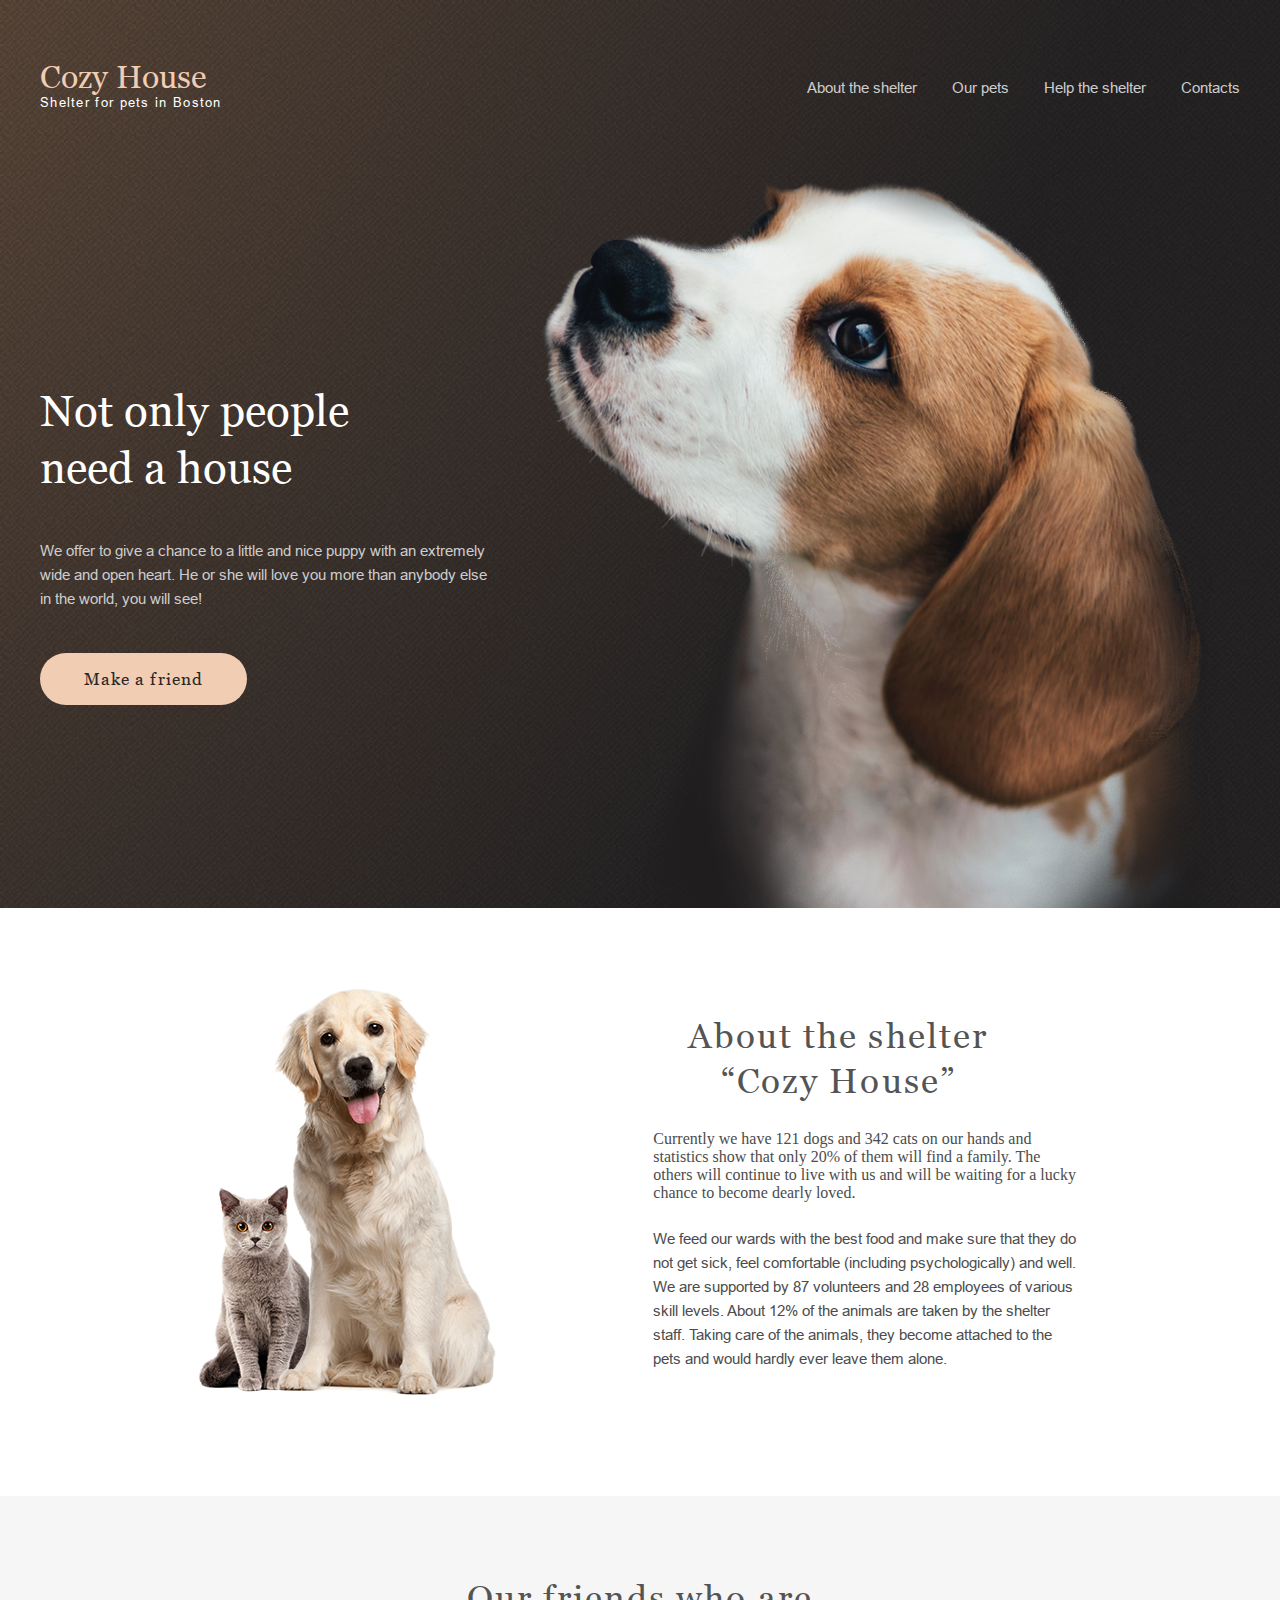
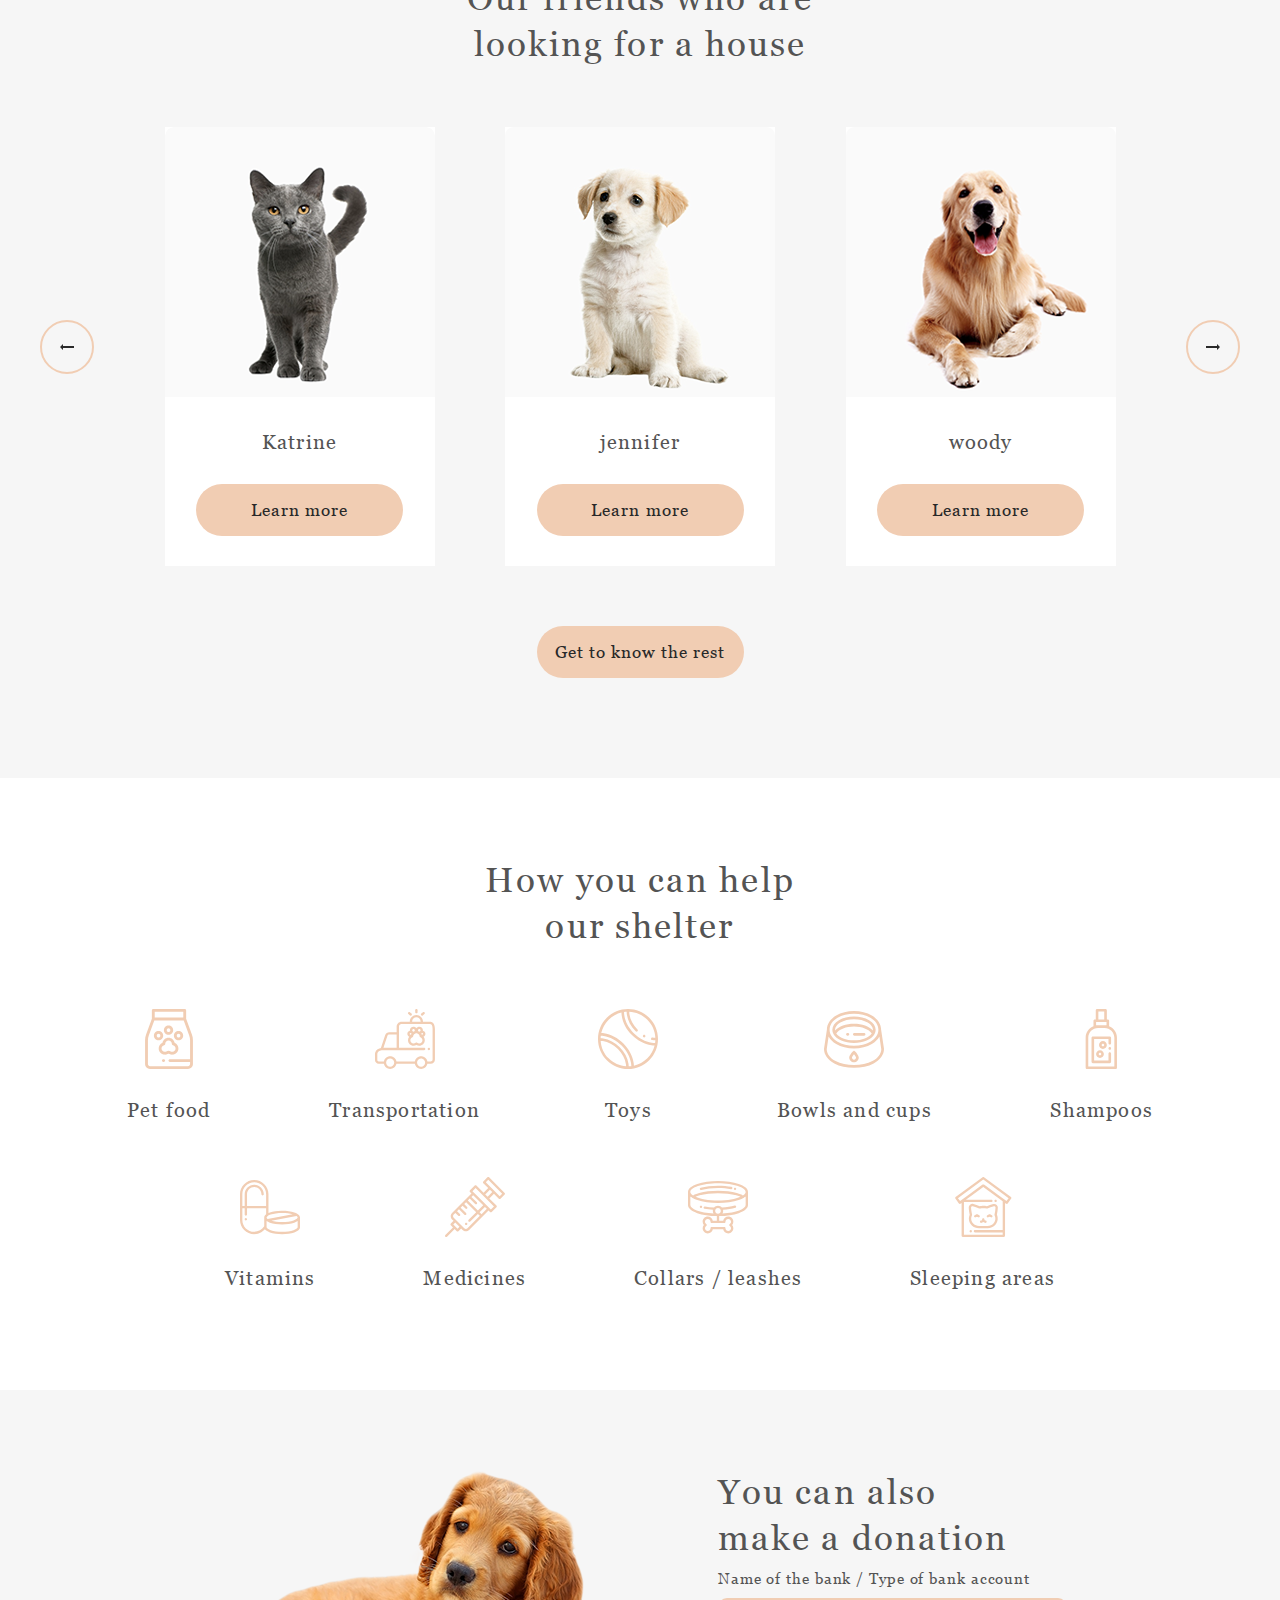
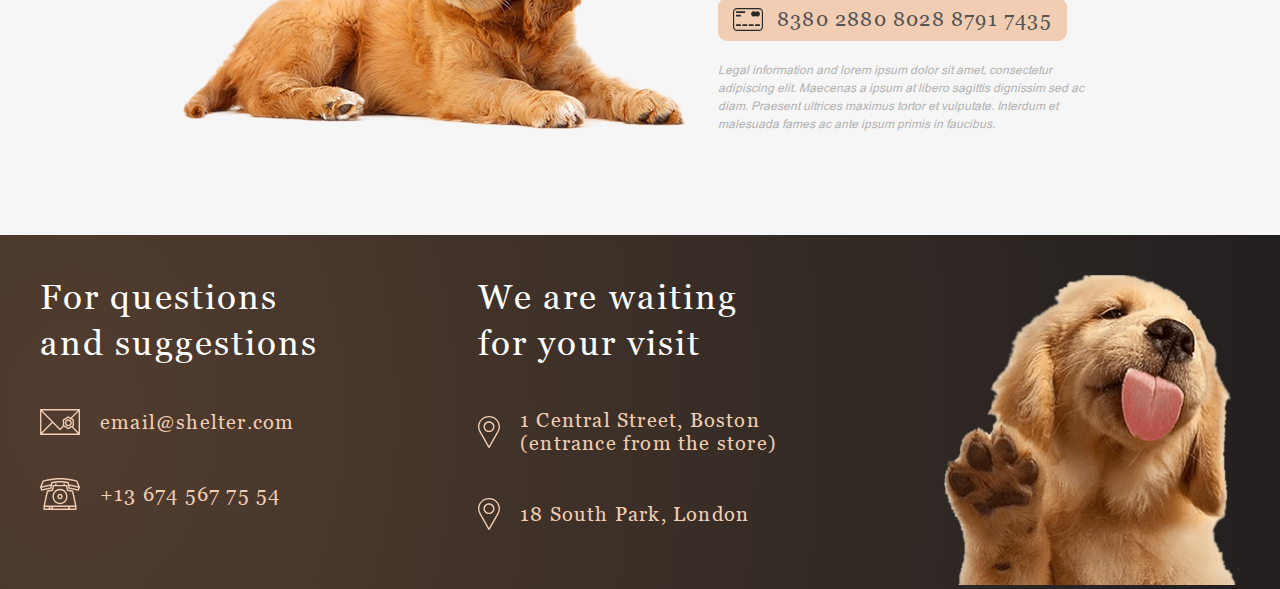
==== pages/main/index.html @ 57e9f173 "fix: fix link pets section" ====
<!DOCTYPE html>
<html lang="en">

<head>
  <meta charset="UTF-8" />
  <meta http-equiv="X-UA-Compatible" content="IE=edge" />
  <meta name="viewport" content="width=device-width, initial-scale=1.0" />
  <link rel="stylesheet" href="style.css" />
  <title>Main</title>
</head>

<body>

  <div class="container">


    <div class="start-screen">
      <div class="header">
        <a href="./index.html" class="logo">
          <h1 class="logo__title">Cozy House</h1>
          <p class="logo__subtitle">Shelter for pets in Boston</p>
        </a>

        <ul class="nav-menu">
          <li class="nav-menu__list selected"><a class="nav-link" href="./index.html">About the shelter</a></li>
          <li class="nav-menu__list"><a href="../pets/index.html">Our pets</a></li>
          <li class="nav-menu__list"><a href="#help_the_shelter">Help the shelter</a></li>
          <li class="nav-menu__list"><a href="#contacts">Contacts</a></li>
        </ul>
      </div>

      <div class="start-screen__content">
        <div class="start-screen__content__content">
          <h2 class="content__heading">Not only people need a house</h2>
          <p class="start-screen__paragraph paragraph">
            We offer to give a chance to a little and nice puppy with an
            extremely wide and open heart. He or she will love you more than
            anybody else in the world, you will see!
          </p>
          <button class="btn">Make a friend</button>
        </div>
        <div class="start-screen__content__puppy"></div>
      </div>
    </div>


    <!-- start about  -->
    <div class="about-container">
      <div class="about-content__image">

      </div>
      <div class="about-content__content">
        <h3 class="about-content__heading">About the shelter “Cozy House”</h3>
        <p class="about-content__paragraph parahraph">
          Currently we have 121 dogs and 342 cats on our hands and statistics show that only 20% of them will find a
          family. The others will continue to live with us and will be waiting for a lucky chance to become dearly
          loved.
        </p>
        <p class="about-content__paragraph paragraph">
          We feed our wards with the best food and make sure that they do not get sick, feel comfortable (including
          psychologically) and well. We are supported by 87 volunteers and 28 employees of various skill levels. About
          12% of the animals are taken by the shelter staff. Taking care of the animals, they become attached to the
          pets and would hardly ever leave them alone.
        </p>
      </div>
    </div>


    <!-- start pets -->

    <div class="pets-container">
      <div class="pets-content">
        <h3 class="about-content__heading pets-heading">Our friends who are looking for a house</h3>

        <div class="pets-slider">
          <div class="pets-arrov btn">
            <img src="../../assets/icons/prev.svg" alt="button_arrow_left">
          </div>
          <div class="pets-card">
            <img src="../../assets/images/pets-katrine.png" alt="pets-katrina-image">
            <h4 class="pets-card__title">Katrine</h4>
            <button class="btn">Learn more</button>
          </div>
          <div class="pets-card">
            <img src="../../assets/images/pets-jennifer.png" alt="pets-jennifer-image">
            <h4 class="pets-card__title">jennifer</h4>
            <button class="btn">Learn more</button>
          </div>

          <div class="pets-card">
            <img src="../../assets/images/pets-woody.png" alt="pets-woody-image">
            <h4 class="pets-card__title">woody</h4>
            <button class="btn">Learn more</button>
          </div>
          <div class="pets-arrov btn"><img src="../../assets/icons/next.svg" alt="button_arrow_right"></div>
        </div>
      </div>
      <button class="btn pets-button">Get to know the rest</button>
    </div>
  </div>



  <!-- help section -->

  <div class="help-container" id="help_the_shelter">
    <div class="help-content">
      <h3 class="about-content__heading pets-heading">How you can help our shelter</h3>
      <div class="help-content-list">
        <div class="help-content__list-1">
          <div class="list-item">
            <img src="../../assets/icons/icon-pet-food.svg" alt="pet-food">
            <h4 class="list-heading">Pet food</h4>
          </div>
          <div class="list-item">
            <img src="../../assets/icons/icon-transportation.svg" alt="pet-food">
            <h4 class="list-heading">Transportation</h4>
          </div>
          <div class="list-item">
            <img src="../../assets/icons/icon-toys.svg" alt="pet-food">
            <h4 class="list-heading">Toys</h4>
          </div>
          <div class="list-item">
            <img src="../../assets/icons/icon-bowls-and-cups.svg" alt="pet-food">
            <h4 class="list-heading">Bowls and cups</h4>
          </div>
          <div class="list-item">
            <img src="../../assets/icons/icon-shampoos.svg" alt="pet-food">
            <h4 class="list-heading">Shampoos</h4>
          </div>
        </div>
        <div class="help-content__list-1 help-content__list-2 ">
          <div class="list-item">
            <img src="../../assets/icons/icon-vitamins.svg" alt="pet-food">
            <h4 class="list-heading">Vitamins</h4>
          </div>
          <div class="list-item">
            <img src="../../assets/icons/icon-medicines.svg" alt="pet-food">
            <h4 class="list-heading">Medicines</h4>
          </div>
          <div class="list-item">
            <img src="../../assets/icons/icon-collars-leashes.svg" alt="pet-food">
            <h4 class="list-heading">Collars / leashes</h4>
          </div>
          <div class="list-item">
            <img src="../../assets/icons/icon-sleeping-area.svg" alt="pet-food">
            <h4 class="list-heading">Sleeping areas</h4>
          </div>
        </div>

      </div>
    </div>
  </div>

  <!-- donation section -->

  <div class="donation">
    <div class="donation-content">
      <div class="donation-content__img">
        <img src="../../assets/images/donation-dog.png" alt="donation-dog">
      </div>
      <div class="donation-content__content">
        <h3 class="donation-heading">
          You can also make a donation
        </h3>
        <h5 class="donation-subheading">
          Name of the bank / Type of bank account
        </h5>
        <div class="donation-card">
          <img src="../../assets/icons/credit-card.svg" alt="credit-card">
          <h4 class="donation-card__number">
            8380 2880 8028 8791 7435
          </h4>
        </div>

        <p class="donation-card__legal-information">
          Legal information and lorem ipsum dolor sit amet, consectetur adipiscing elit. Maecenas a ipsum at libero
          sagittis
          dignissim sed ac diam. Praesent ultrices maximus tortor et vulputate. Interdum et malesuada fames ac ante
          ipsum primis
          in faucibus.
        </p>

      </div>
    </div>
  </div>

  <!-- footer section -->

  <footer class="footer" id="contacts">
    <div class="footer-content">
      <div class="footer-contacts">
        <h3 class="contacts-title">
          For questions and suggestions
        </h3>
        <div class="footer_email">
          <img src="../../assets/icons/mail.svg" alt="mail">
          <h4 class="footer-text">
            email@shelter.com
          </h4>
        </div>

        <div class="footer_phone">
          <img src="../../assets/icons/phone.svg" alt="phone">
          <h4 class="footer-text">
            +13 674 567 75 54
          </h4>
        </div>
      </div>
      <div class="footer-locations">
        <h3 class="contacts-title">
          We are waiting for your visit
        </h3>
        <div class="footer_email">
          <img src="../../assets/icons/pin.svg" alt="pin">
          <h4 class="footer-text">
            1 Central Street, Boston (entrance from the store)
          </h4>
        </div>

        <div class="footer_phone">
          <img src="../../assets/icons/pin.svg" alt="pin">
          <h4 class="footer-text">
            18 South Park, London
          </h4>
        </div>
      </div>
      <div class="footer-puppy">
        <img src="../../assets/images/footer-puppy.png" alt="footer-puppy">
      </div>
    </div>
  </footer>



  </div>

  <script src="script.js"></script>
</body>

</html>
---- pages/main/style.css ----
* {
  box-sizing: border-box;
  margin: 0;
  padding: 0;
  list-style-type: none;
  text-decoration: none;
}

@font-face {
  font-family: "Arial";
  font-style: normal;
  font-weight: normal;
  src: url("../../assets/fonts/Arial.woff");
}

@font-face {
  font-family: "Georgia";
  font-style: normal;
  font-weight: normal;
  src: url("../../assets/fonts/Georgia.woff");
}

.container {
  margin: 0 auto;
  width: 1280px;
  background: #ffffff;
}

.start-screen {
  /* height: 908px; */
  width: 100%;
  background: url(../../assets/images/start-screen-gradient-background.png),
    radial-gradient(100% 215.42% at 0% 0%, #5b483a 0%, #262425 100%)
      /* warning: gradient uses a rotation that is not supported by CSS and may not behave as expected */,
    #211f20;
}

.header {
  width: 1200px;
  /* background-color: azure; */
  margin: 0 auto;
  display: flex;
  flex-direction: row;
  justify-content: space-between;
  padding: 60px 0px;
}

.logo__title {
  align-items: center;
  font-family: "Georgia";
  font-style: normal;
  font-weight: 400;
  font-size: 32px;
  line-height: 110%;
  /* color-primary */

  color: #f1cdb3;
}

.logo__subtitle {
  font-family: "Arial";
  font-style: normal;
  font-weight: 400;
  font-size: 13px;
  line-height: 15px;
  /* identical to box height */

  letter-spacing: 0.1em;

  /* color-light-xl */

  color: #ffffff;
}

.nav-menu {
  display: flex;
  flex-direction: row;
}

.nav-menu__list {
  margin: 16px 0px 20px 35px;
}

.nav-menu__list:active {
  color: #fafafa;
  border-bottom: solid 3px #f1cdb3;
}

.nav-menu__list:hover {
  color: #fafafa;
}

.nav-menu__list:first-child {
  margin-left: 0px;
}

.nav-menu__list a {
  /* paragraph-l */

  font-family: "Arial";
  font-style: normal;
  font-weight: 400;
  font-size: 15px;
  line-height: 160%;
  /* identical to box height, or 24px */

  /* color-dark-s */

  color: #cdcdcd;
}

.start-screen__content {
  width: 1200px;
  align-items: center;
  margin: 0 auto;
  display: flex;
}

.start-screen__content__content {
  width: 460px;
  margin-right: 40px;
}

.content__heading {
  font-family: "Georgia";
  font-style: normal;
  font-weight: 400;
  font-size: 44px;
  line-height: 130%;
  color: #ffffff;
  width: 310px;
}

.paragraph {
  font-family: "Arial";
  font-style: normal;
  font-weight: 400;
  font-size: 15px;
  line-height: 160%;
}

.start-screen__paragraph {
  color: #cdcdcd;
  margin: 42px 0px;
}

.start-screen__content__puppy {
  background-image: url(../../assets/images/start-screen-puppy.png);
  background-size: contain;
  width: 698px;
  height: 728px;
  background-repeat: no-repeat;
}

.btn {
  /*padding: 15px 45px;
  */
  width: 207px;
  height: 52px;
  /*color-primary*/
  background: #f1cdb3;
  border-radius: 100px;
  -webkit-border-radius: 100px;
  -moz-border-radius: 100px;
  -ms-border-radius: 100px;
  -o-border-radius: 100px;
  font-family: "Georgia";
  font-style: normal;
  font-weight: 400;
  font-size: 17px;
  line-height: 130%;
  /* identical to box height, or 22px */

  letter-spacing: 0.06em;

  /* color-dark-3xl */

  color: #292929;
  border: none;
}

.btn:hover {
  cursor: pointer;
  background: #fddcc4;
}

/* start about content */

.about-container {
  width: 1200px;
  margin: 0 auto;

  margin: 80px 40px 100px;
  display: flex;
  flex-direction: row;
  justify-content: space-evenly;
  align-items: center;
}

.about-content__image {
  background-image: url("../../assets/images/about-pets.png");
  background-repeat: no-repeat;
  background-size: cover;
  width: 300px;
  height: 408px;
}

.about-content__content {
  width: 430px;
}

.about-content__heading {
  font-family: "Georgia";
  font-style: normal;
  font-weight: 400;
  font-size: 35px;
  line-height: 130%;
  /* or 45px */
  width: 370px;
  letter-spacing: 0.06em;

  /* color-dark-l */
  text-align: center;
  color: #545454;
}

.about-content__paragraph {
  margin-top: 25px;
  color: #4c4c4c;
}

/* start pets content */

.pets-container {
  width: 1280px;
text-align: center;
  padding: 80px 40px 100px 40px;
  background: #f6f6f6;
}

.pets-content {
  display: flex;
  flex-direction: column;
  }

.pets-heading {
  margin: 0 auto;
}

.pets-slider {
  margin: 60px 0px;
  display: flex;
  flex-direction: row;
  align-items: center;
  justify-content: space-between;
}

.pets-card {
  text-align: center;
  background: #ffffff;
  padding-bottom: 30px;
}

.pets-card__title {
  font-family: "Georgia";
  font-style: normal;
  font-weight: 400;
  font-size: 20px;
  line-height: 23px;
  /* identical to box height */

  margin: 30px 0px;
  letter-spacing: 0.06em;

  /* color-dark-l */

  color: #545454;
}

.pets-arrov {
  background-color: transparent;
  width: 54px;
  height: 54px;
  border: 2px solid #f1cdb3;
  border-radius: 100px;
  display: flex;
  justify-content: center;
  align-items: center;
}





/* help content */

.help-container {
  width: 1280px;
  padding: 80px 40px 100px 40px;
  margin: 0 auto;
}

.help-content {
  display: flex;
  flex-direction: column;
}

.help-content-list {
  margin: 60px 87px 0px 87px;
}

.list-item {
  display: flex;
  flex-direction: column;
  justify-content: center;
  height: 113px;
  align-items: center;
}

.list-heading {
  font-family: "Georgia";
  font-style: normal;
  font-weight: 400;
  font-size: 20px;
  line-height: 115%;
  /* identical to box height, or 23px */

  letter-spacing: 0.06em;

  /* color-dark-l */

  color: #545454;
  margin-top: 30px;
}

.help-content__list-1 {
  display: flex;
  flex-direction: row;
  justify-content: space-between;
}

.help-content__list-2 {
  margin: 55px 98px 0 98px;
}

/* donation part */

.donation {
  width: 1280px;
  background-color: #f6f6f6;
  padding: 80px 182px 100px 183px;
  margin: 0 auto;
}

.donation-content {
  display: flex;
  flex-direction: row;
  /* width: 915px; */
  justify-content: space-between;
}

.donation-heading {
  font-family: "Georgia";
  font-style: normal;
  font-weight: 400;
  font-size: 35px;
  line-height: 130%;
  /* or 45px */

  display: flex;
  align-items: center;
  letter-spacing: 0.06em;

  /* color-dark-l */

  color: #545454;
  width: 300px;
}

.donation-subheading {
  font-family: "Georgia";
  font-style: normal;
  font-weight: 400;
  font-size: 15px;
  line-height: 110%;
  /* identical to box height, or 17px */

  display: flex;
  align-items: center;
  letter-spacing: 0.06em;

  /* color-dark-l */

  color: #545454;

  margin: 10px 0px;
}

.donation-card {
  display: flex;
  flex-direction: row;

  align-items: center;
  padding: 10px 15px;

  width: 349px;

  top: 147px;

  /* color-primary */

  background: #f1cdb3;
  border-radius: 9px;
}

.donation-card__number {
  font-family: "Georgia";
  font-style: normal;
  font-weight: 400;
  font-size: 20px;
  line-height: 115%;
  /* identical to box height, or 23px */

  display: flex;
  align-items: center;
  letter-spacing: 0.06em;

  /* color-dark-l */

  color: #545454;
  padding-left: 14px;
}

.donation-card__legal-information {
  width: 380px;

  /* donation-description */

  font-family: "Arial";
  font-style: italic;
  font-weight: 400;
  font-size: 12px;
  line-height: 18px;
  /* or 150% */

  display: flex;
  align-items: center;

  /* color-dark-m */

  color: #b2b2b2;
  margin-top: 20px;
}

/* footer */

.footer {
  width: 1280px;
  padding: 40px 40px 0px 40px;
  background: url(noise_lines_transparent@2X.png),
    radial-gradient(110.67% 538.64% at 5.73% 50%, #513d2f 0%, #1a1a1c 100%)
      /* warning: gradient uses a rotation that is not supported by CSS and may not behave as expected */,
    #211f20;
  margin: 0 auto;
}

.footer-content {
  display: flex;
  flex-direction: row;
  align-content: center;
  justify-content: space-between;
}

.footer-contacts {
  width: 278px;
}

.footer-locations {
  width: 302px;
}

.footer-text {
  font-family: "Georgia";
  font-style: normal;
  font-weight: 400;
  font-size: 20px;
  line-height: 115%;
  /* identical to box height, or 23px */

  letter-spacing: 0.06em;

  /* color-primary */

  color: #f1cdb3;
  margin-left: 20px;
}

.contacts-title {
  width: 279px;

  /* h3 */

  font-family: "Georgia";
  font-style: normal;
  font-weight: 400;
  font-size: 35px;
  line-height: 130%;
  /* or 45px */

  letter-spacing: 0.06em;

  /* color-light-xl */

  color: #ffffff;
}

.footer_email {
  display: flex;
  flex-direction: row;
  align-items: center;
  margin: 43px 0px;
}

.footer_phone {
  display: flex;
  flex-direction: row;
  align-items: center;
}
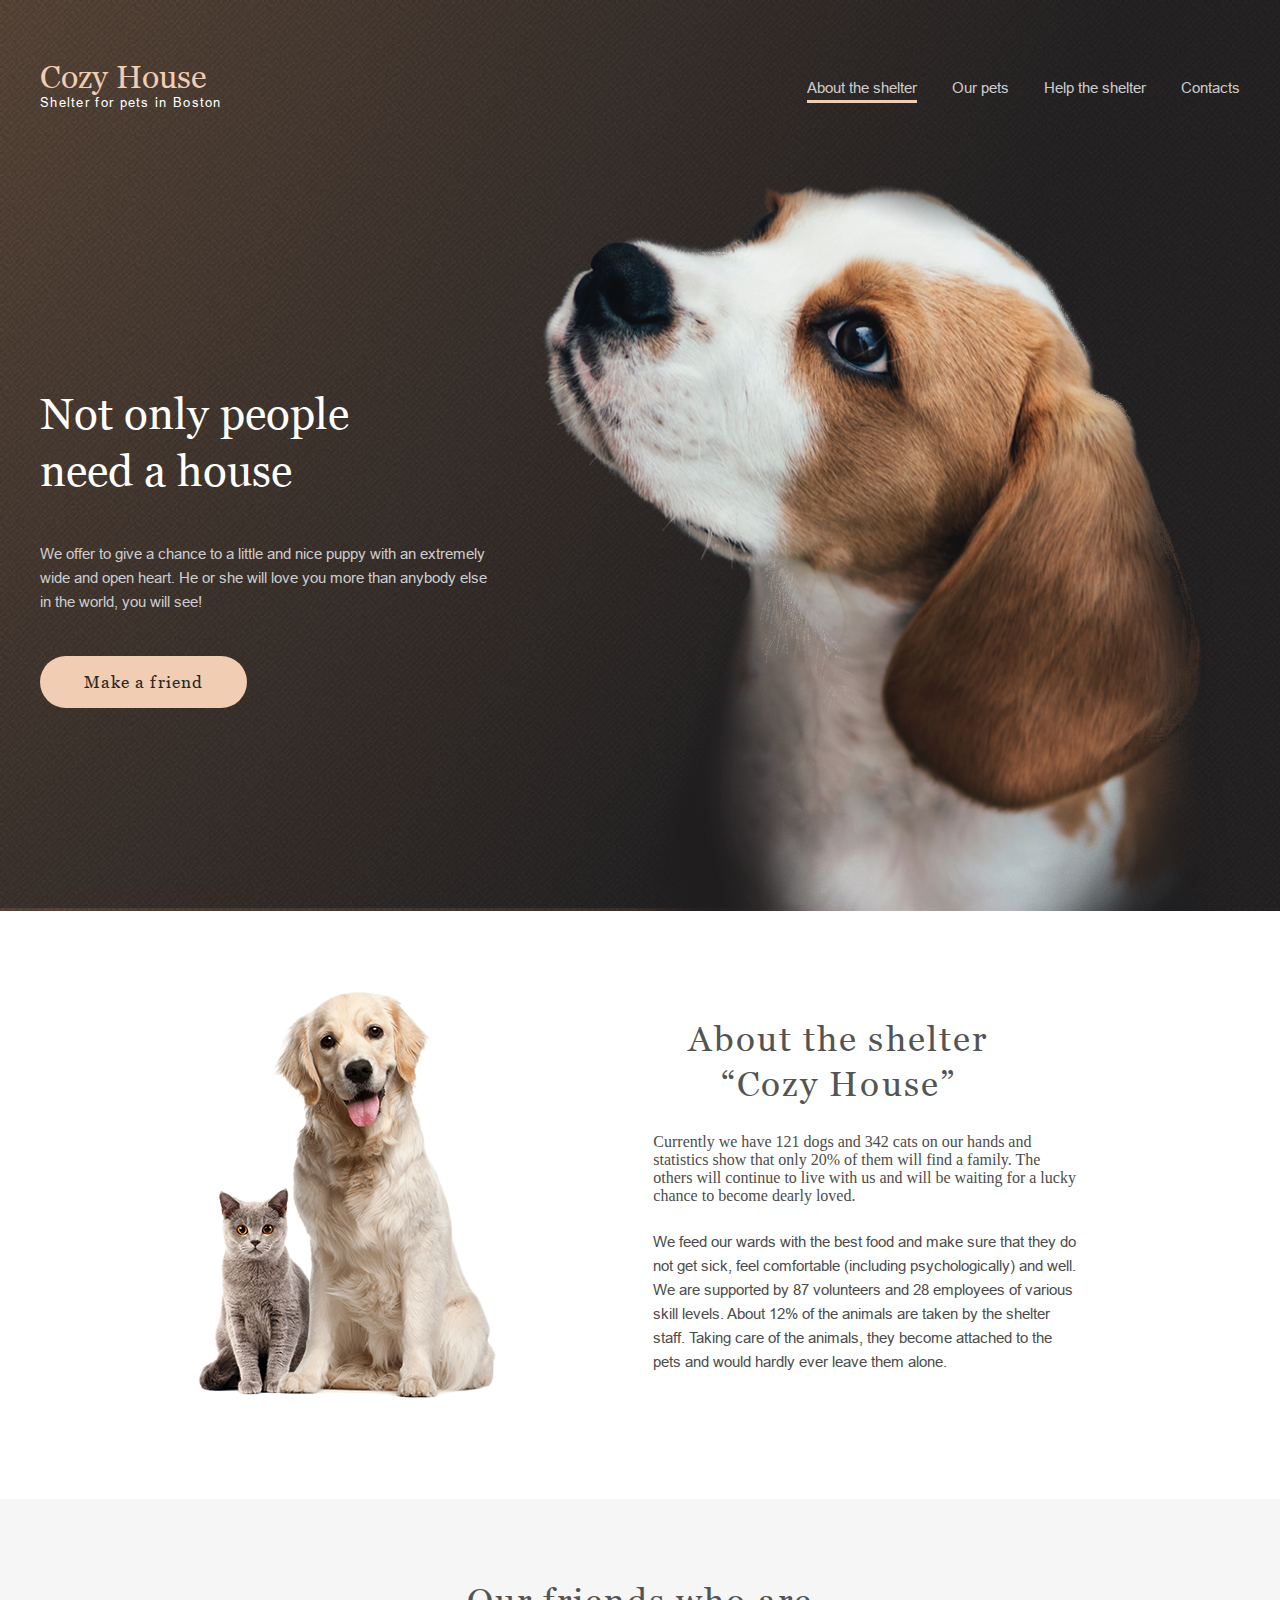
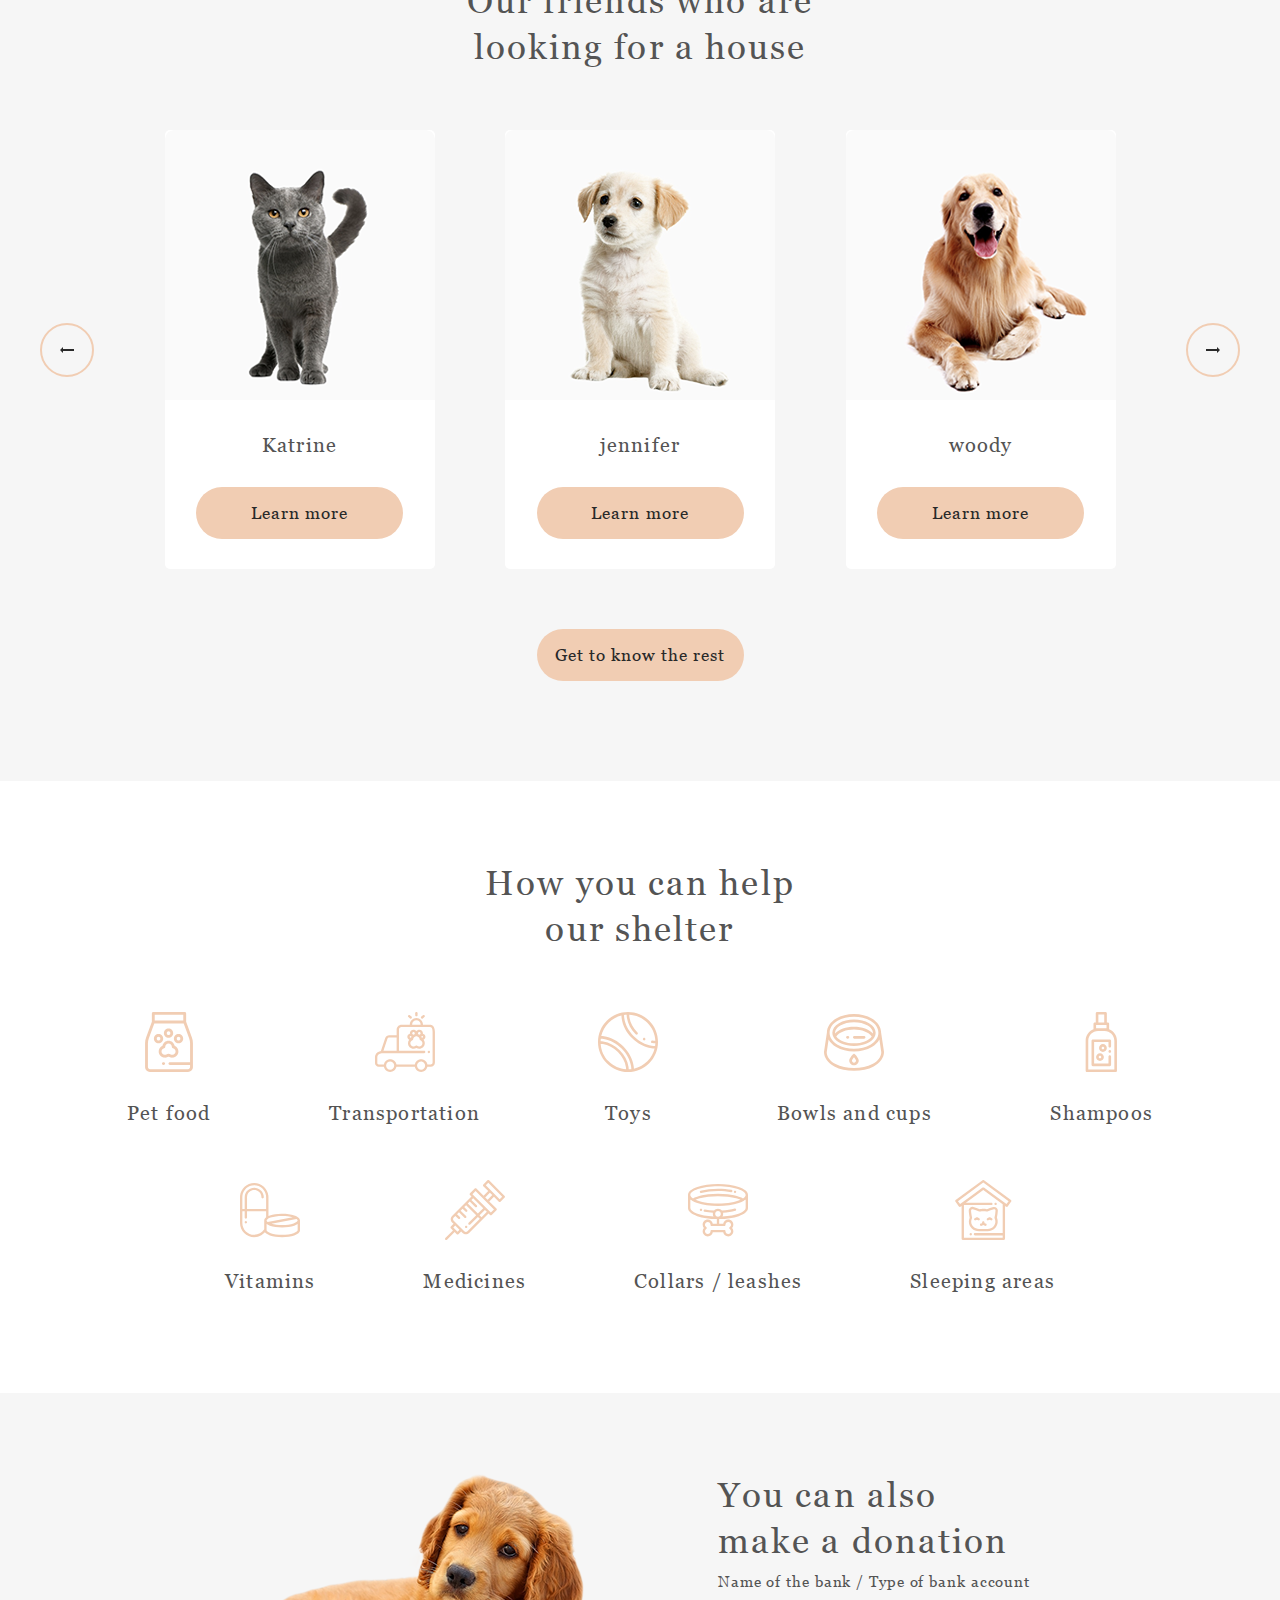
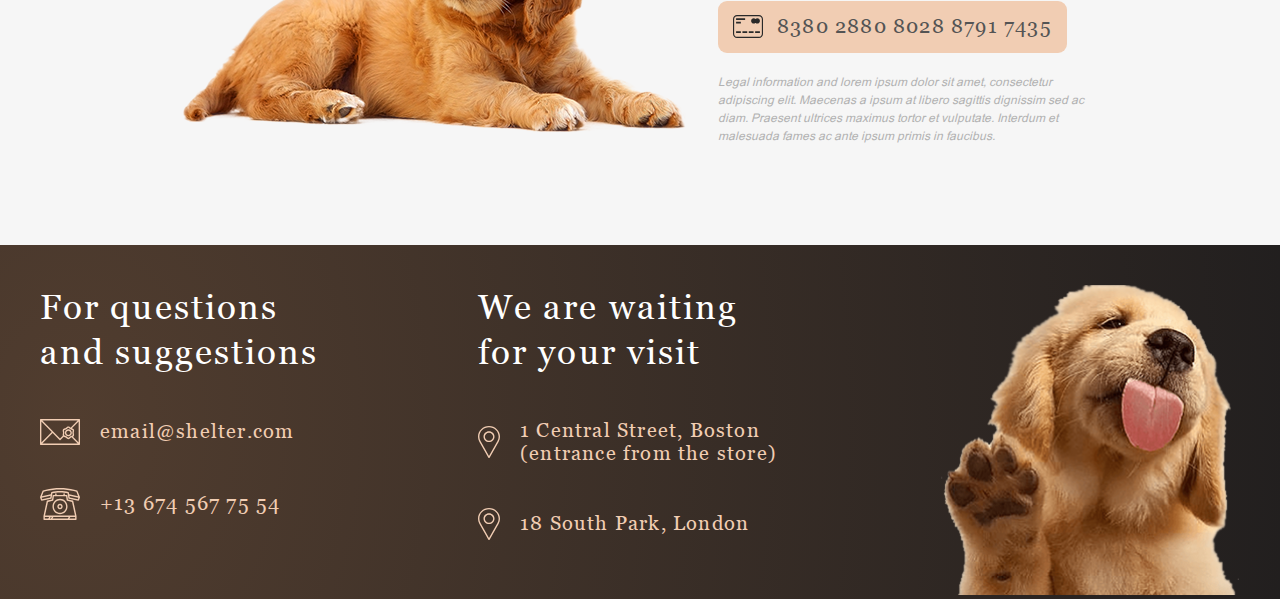
==== commit 95b4a1b3: "fix: fix footer link" ====
--- a/pages/main/index.html
+++ b/pages/main/index.html
@@ -166,7 +166,7 @@
         <h5 class="donation-subheading">
           Name of the bank / Type of bank account
         </h5>
-        <div class="donation-card">
+        <div class="donation-card btn">
           <img src="../../assets/icons/credit-card.svg" alt="credit-card">
           <h4 class="donation-card__number">
             8380 2880 8028 8791 7435
@@ -193,37 +193,37 @@
         <h3 class="contacts-title">
           For questions and suggestions
         </h3>
-        <div class="footer_email">
+        <a href="mailto:email@shelter.com" class="footer_email">
           <img src="../../assets/icons/mail.svg" alt="mail">
           <h4 class="footer-text">
             email@shelter.com
           </h4>
-        </div>
-
-        <div class="footer_phone">
+        </a>
+
+        <a href="tel:+13 674 567 75 54" class="footer_phone">
           <img src="../../assets/icons/phone.svg" alt="phone">
           <h4 class="footer-text">
             +13 674 567 75 54
           </h4>
-        </div>
+        </a>
       </div>
       <div class="footer-locations">
         <h3 class="contacts-title">
           We are waiting for your visit
         </h3>
-        <div class="footer_email">
+        <a target="_blank" href="https://goo.gl/maps/GymHMTknkdDr18Lv8" class="footer_email">
           <img src="../../assets/icons/pin.svg" alt="pin">
           <h4 class="footer-text">
             1 Central Street, Boston (entrance from the store)
           </h4>
-        </div>
-
-        <div class="footer_phone">
+        </a>
+
+        <a target="_blank" href="https://goo.gl/maps/5jgidR6JUcEk5oZw9" class="footer_phone">
           <img src="../../assets/icons/pin.svg" alt="pin">
           <h4 class="footer-text">
             18 South Park, London
           </h4>
-        </div>
+        </a>
       </div>
       <div class="footer-puppy">
         <img src="../../assets/images/footer-puppy.png" alt="footer-puppy">
@@ -232,7 +232,6 @@
   </footer>
 
 
-
   </div>
 
   <script src="script.js"></script>
--- a/pages/main/style.css
+++ b/pages/main/style.css
@@ -81,13 +81,17 @@
   margin: 16px 0px 20px 35px;
 }
 
-.nav-menu__list:active {
+.nav-menu__list.selected {
   color: #fafafa;
   border-bottom: solid 3px #f1cdb3;
 }
 
+.nav-menu__list a:hover {
+  color: #fafafa;
+}
+
 .nav-menu__list:hover {
-  color: #fafafa;
+  border-bottom: solid 3px #f1cdb3;
 }
 
 .nav-menu__list:first-child {
@@ -233,7 +237,7 @@
 
 .pets-container {
   width: 1280px;
-text-align: center;
+  text-align: center;
   padding: 80px 40px 100px 40px;
   background: #f6f6f6;
 }
@@ -241,7 +245,7 @@
 .pets-content {
   display: flex;
   flex-direction: column;
-  }
+}
 
 .pets-heading {
   margin: 0 auto;
@@ -259,6 +263,16 @@
   text-align: center;
   background: #ffffff;
   padding-bottom: 30px;
+  border-radius: 5px;
+  -webkit-border-radius: 5px;
+  -moz-border-radius: 5px;
+  -ms-border-radius: 5px;
+  -o-border-radius: 5px;
+}
+
+.pets-card:hover {
+  box-shadow: 5px 5px 15px 5px rgba(56, 44, 3, 0.79);
+  
 }
 
 .pets-card__title {
@@ -287,10 +301,6 @@
   justify-content: center;
   align-items: center;
 }
-
-
-
-
 
 /* help content */
 
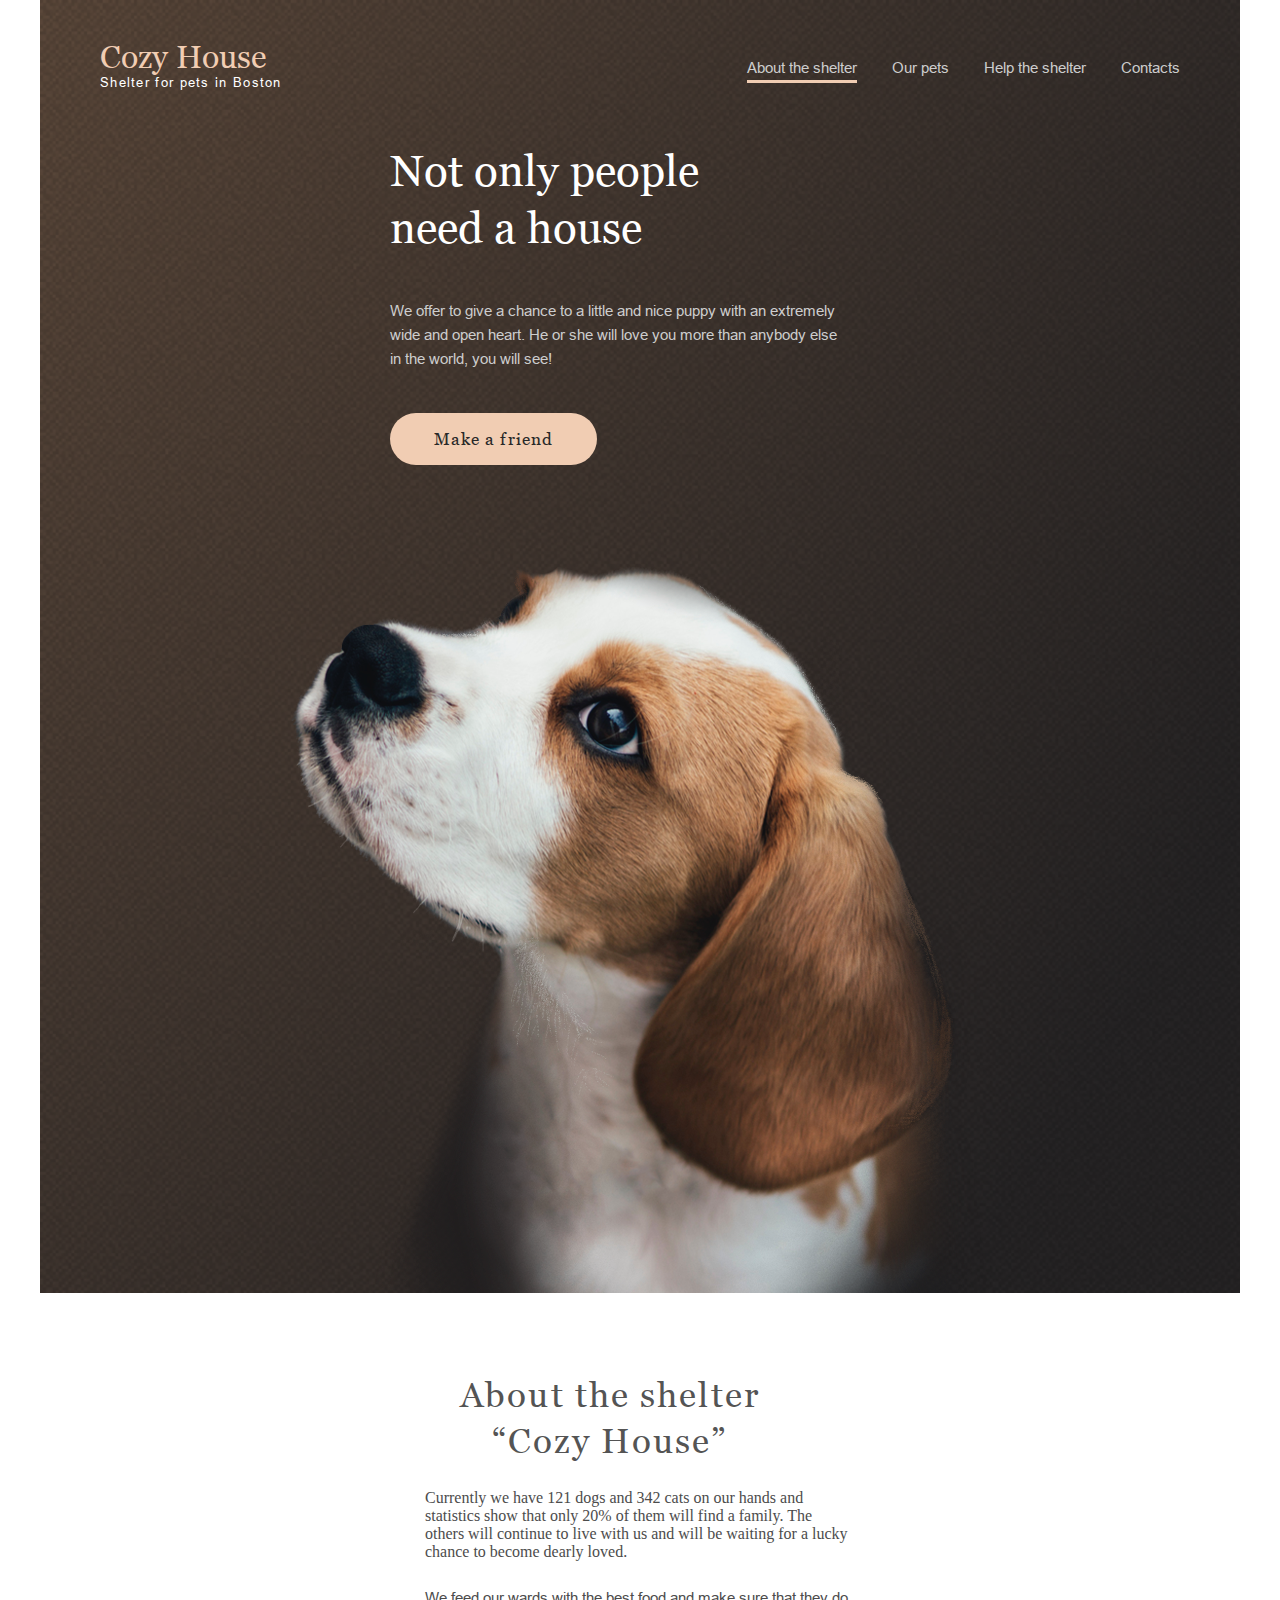
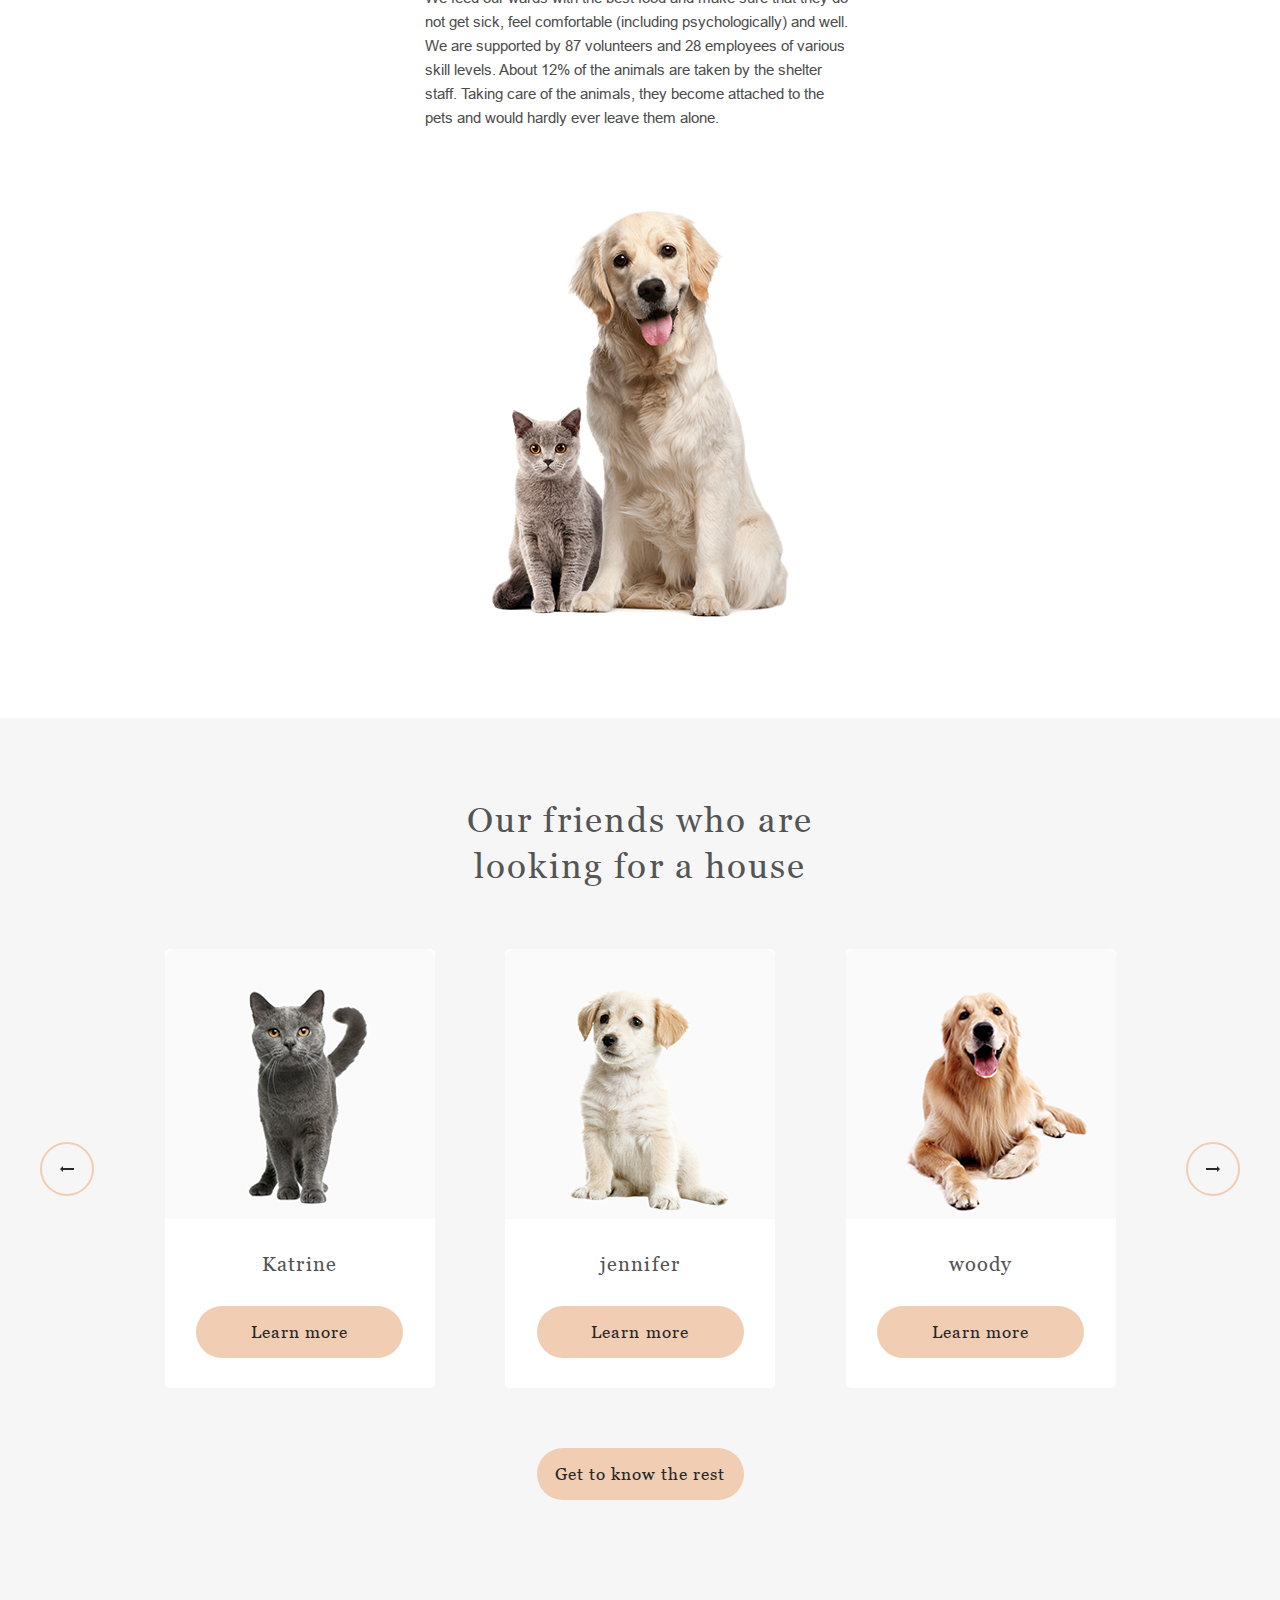
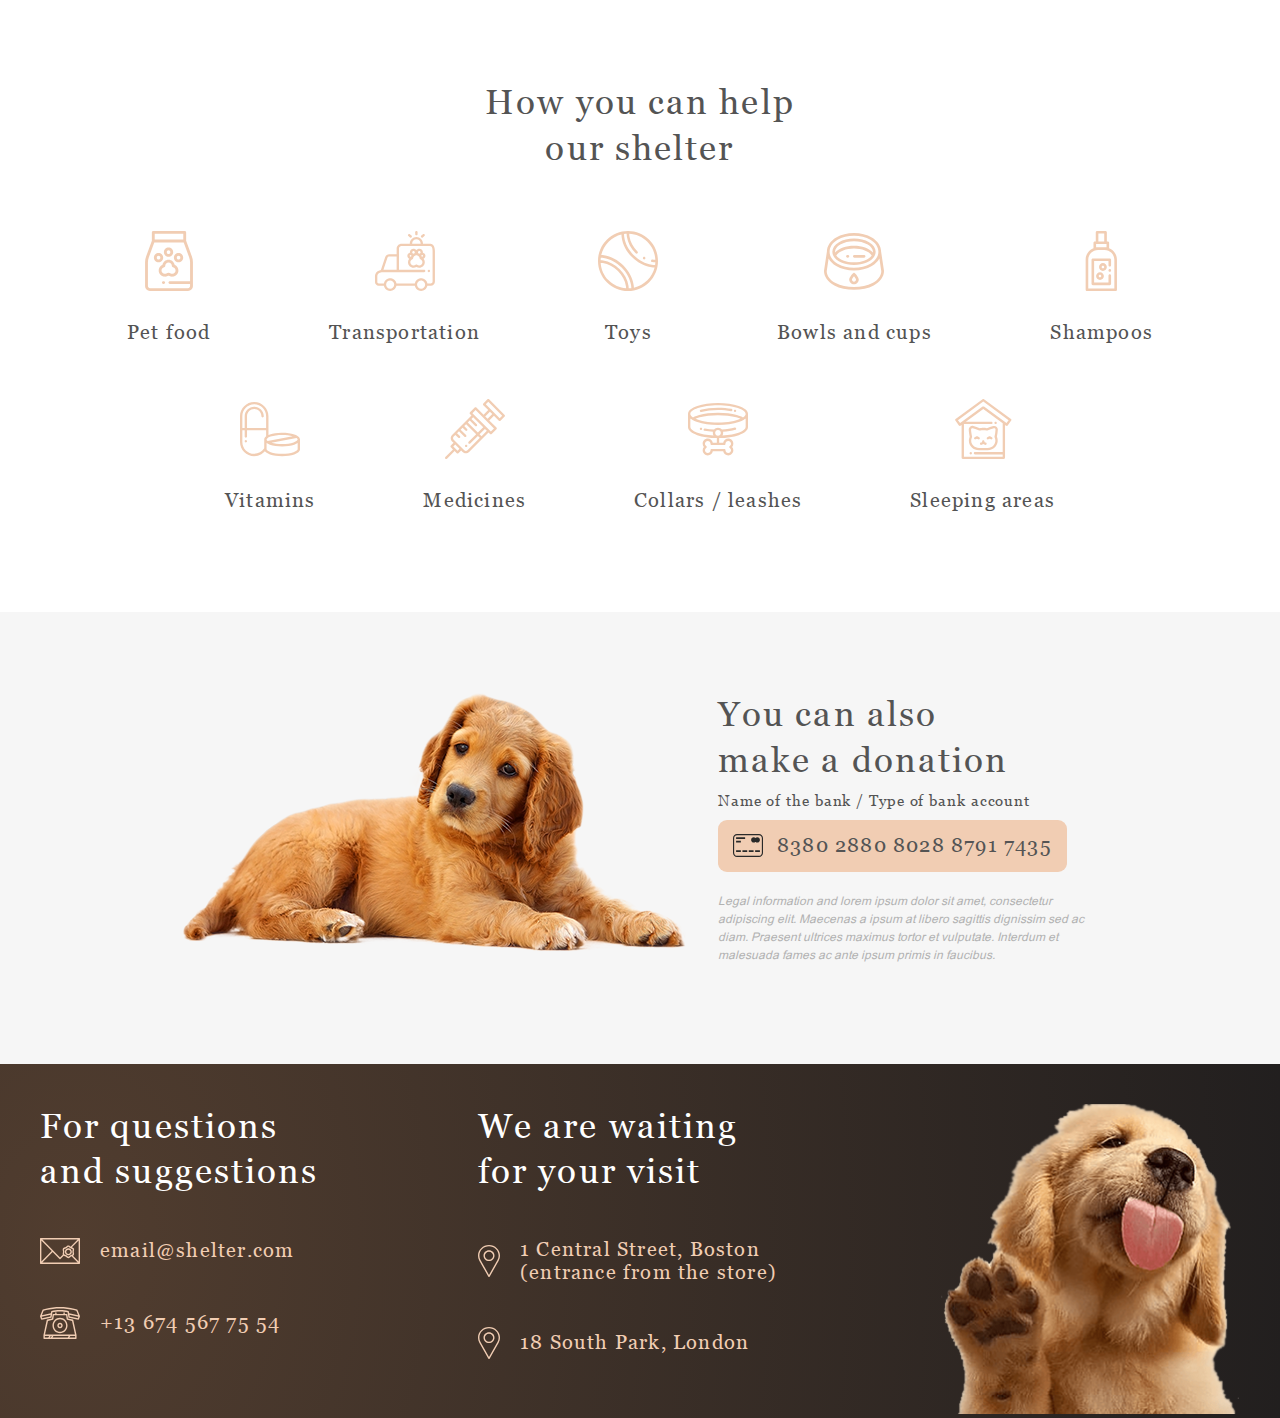
==== commit a4be7b2b: "feat: add media screen for 1280px" ====
--- a/pages/main/index.html
+++ b/pages/main/index.html
@@ -11,7 +11,7 @@
 
 <body>
 
-  <div class="container">
+  <div class="wrapper">
 
 
     <div class="start-screen">
--- a/pages/main/style.css
+++ b/pages/main/style.css
@@ -19,10 +19,10 @@
   font-weight: normal;
   src: url("../../assets/fonts/Georgia.woff");
 }
-
-.container {
-  margin: 0 auto;
-  width: 1280px;
+/* start wrapper */
+.wrapper {
+  margin: 0 auto;
+  max-width: 1280px;
   background: #ffffff;
 }
 
@@ -33,16 +33,21 @@
     radial-gradient(100% 215.42% at 0% 0%, #5b483a 0%, #262425 100%)
       /* warning: gradient uses a rotation that is not supported by CSS and may not behave as expected */,
     #211f20;
+  padding: 0 60px;
+  background-repeat: no-repeat;
+  background-size: cover;
+  width: 1200px;
+  margin: 0 auto;
 }
 
 .header {
-  width: 1200px;
   /* background-color: azure; */
-  margin: 0 auto;
+  /* margin: 0 auto; */
   display: flex;
   flex-direction: row;
   justify-content: space-between;
-  padding: 60px 0px;
+  padding: 40px 0;
+   margin: 0 auto;
 }
 
 .logo__title {
@@ -113,10 +118,14 @@
   color: #cdcdcd;
 }
 
+/* ************************* End Header */
+
+/* start start-screen content */
+
 .start-screen__content {
-  width: 1200px;
-  align-items: center;
-  margin: 0 auto;
+  /* width: 1200px; */
+  align-items: center;
+  /* margin: 0 auto; */
   display: flex;
 }
 
@@ -188,6 +197,8 @@
   background: #fddcc4;
 }
 
+/* *******************  END start-screen content */
+
 /* start about content */
 
 .about-container {
@@ -272,7 +283,6 @@
 
 .pets-card:hover {
   box-shadow: 5px 5px 15px 5px rgba(56, 44, 3, 0.79);
-  
 }
 
 .pets-card__title {
@@ -536,3 +546,27 @@
   flex-direction: row;
   align-items: center;
 }
+
+@media screen and (max-width: 1280px) {
+  .start-screen__content {
+    display: flex;
+    flex-direction: column;
+    align-items: center;
+    gap: 100px;
+    /* margin: 0 auto; */
+  }
+
+  .about-container{
+    display: flex;
+    flex-direction: column;
+    gap: 80px;
+  }
+
+  .about-content__image{
+    order: 2;
+  }
+  .pets-cards :nth-last-child(3){
+    display: none;
+  }
+
+}
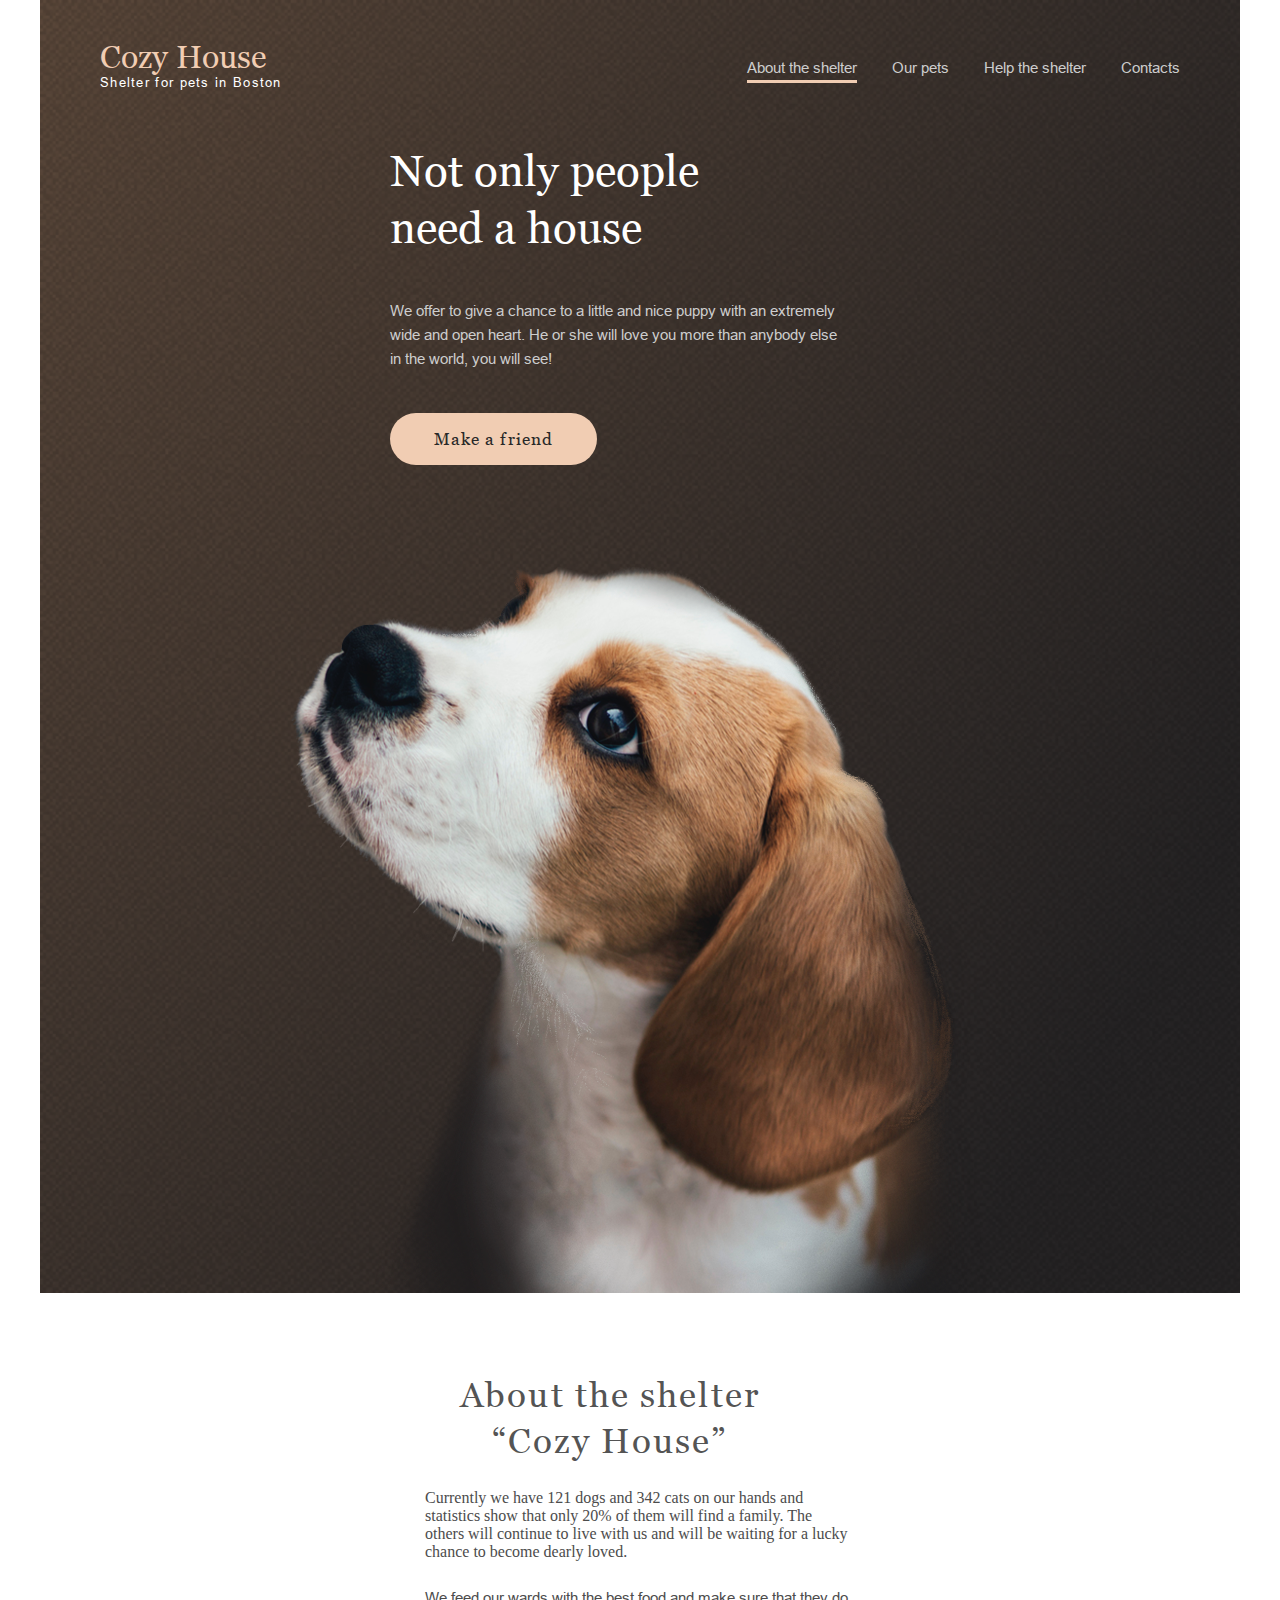
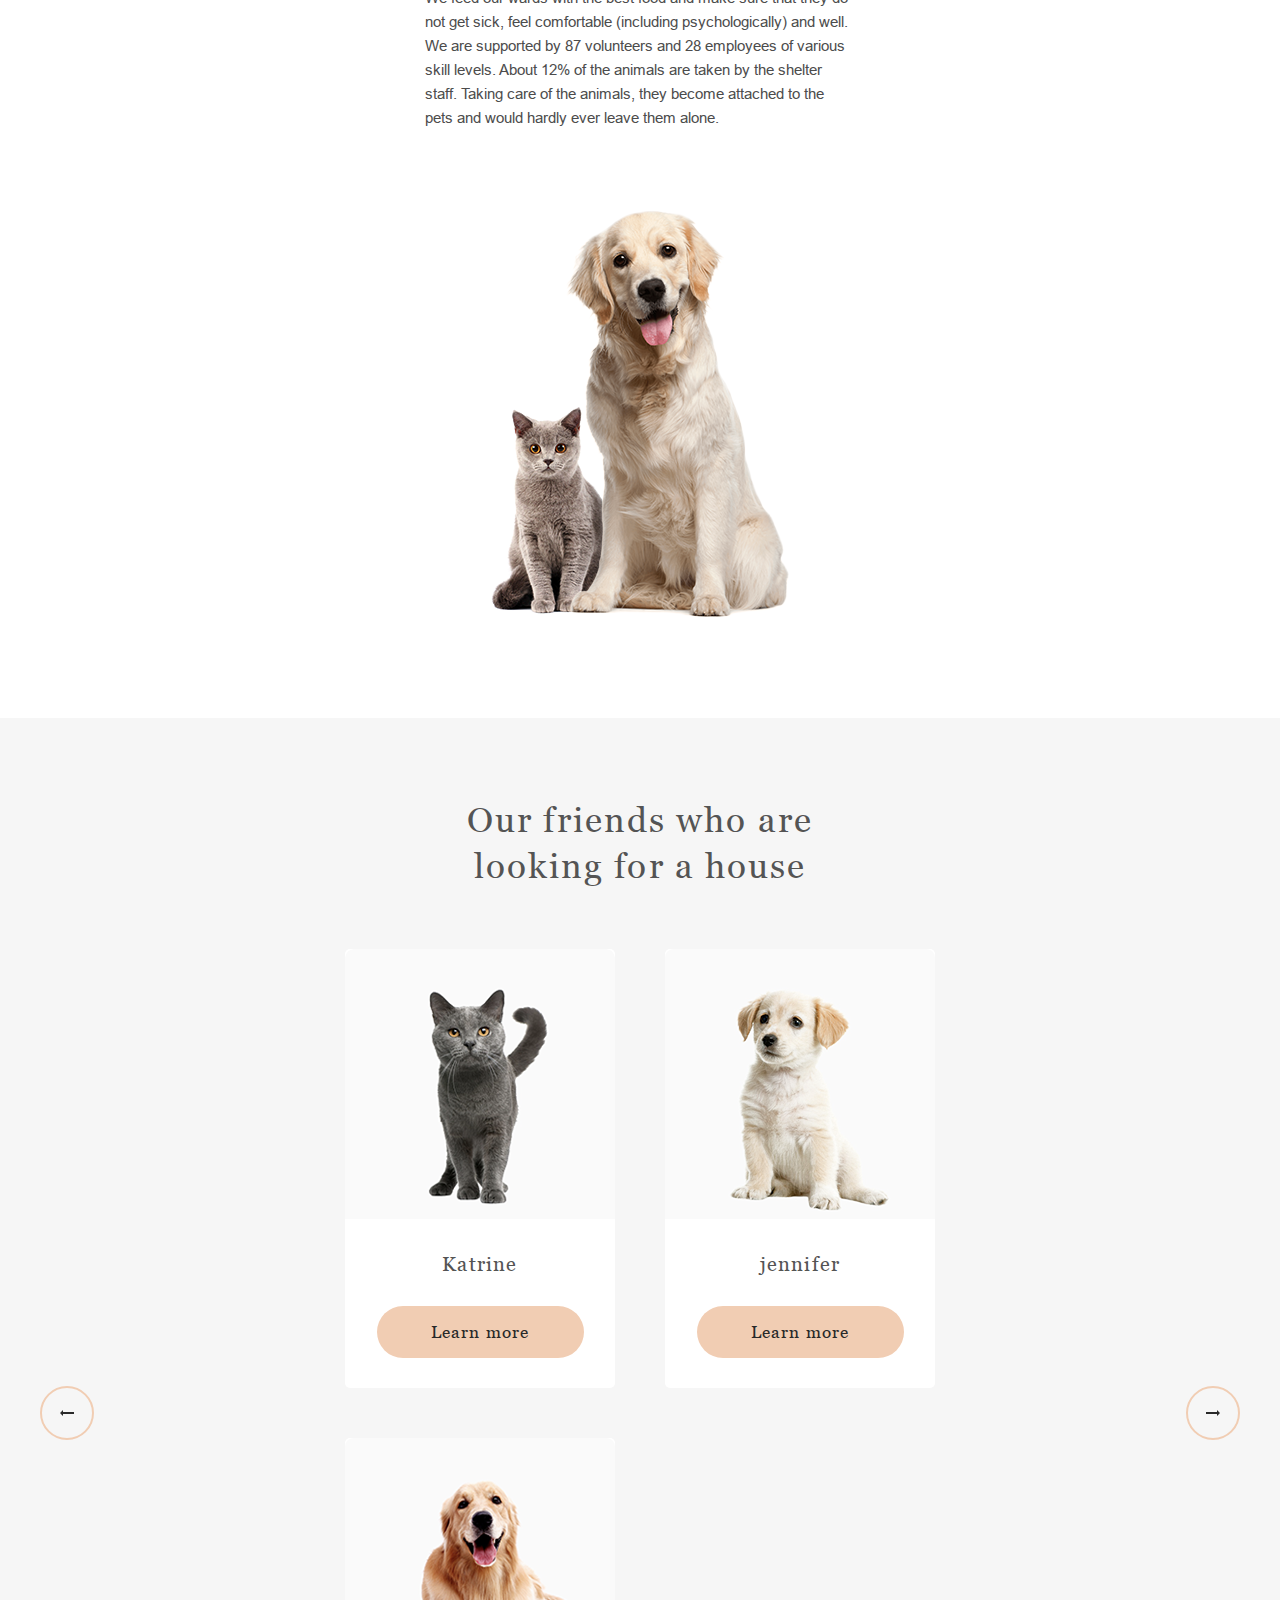
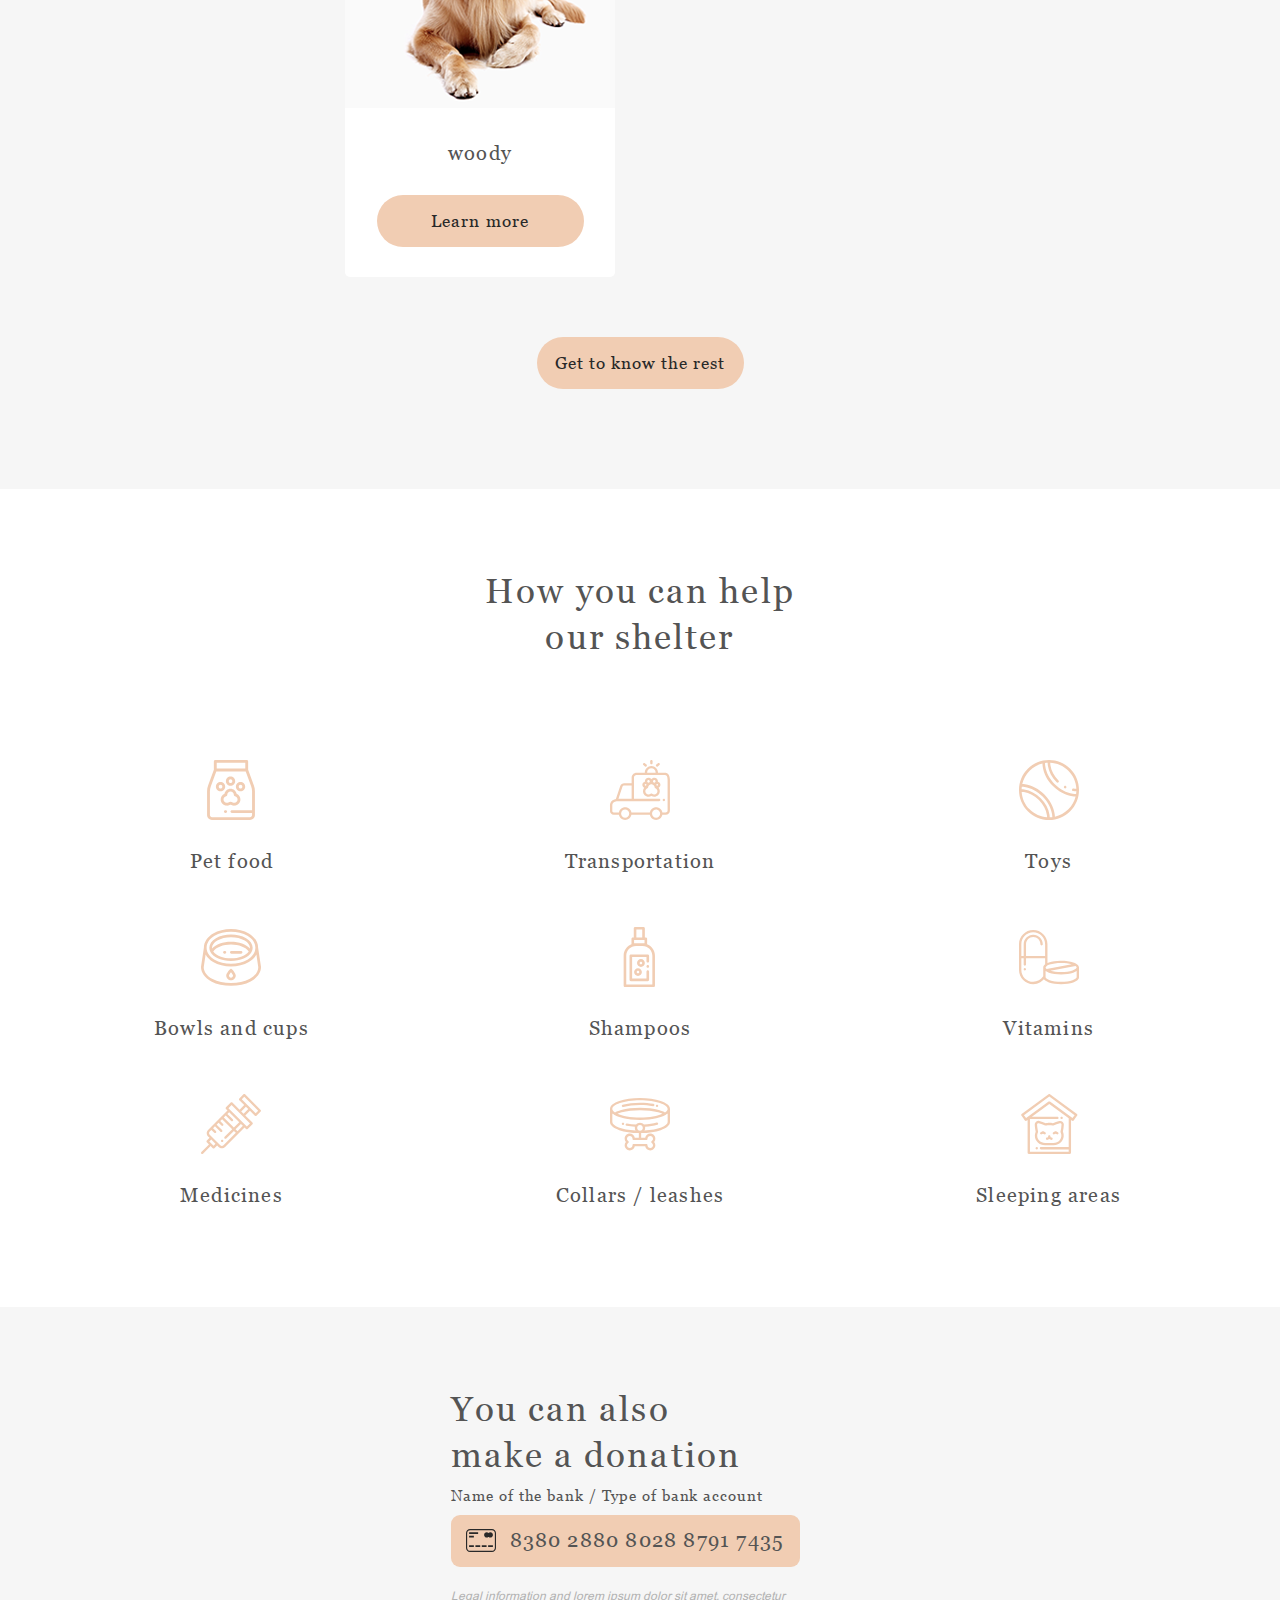
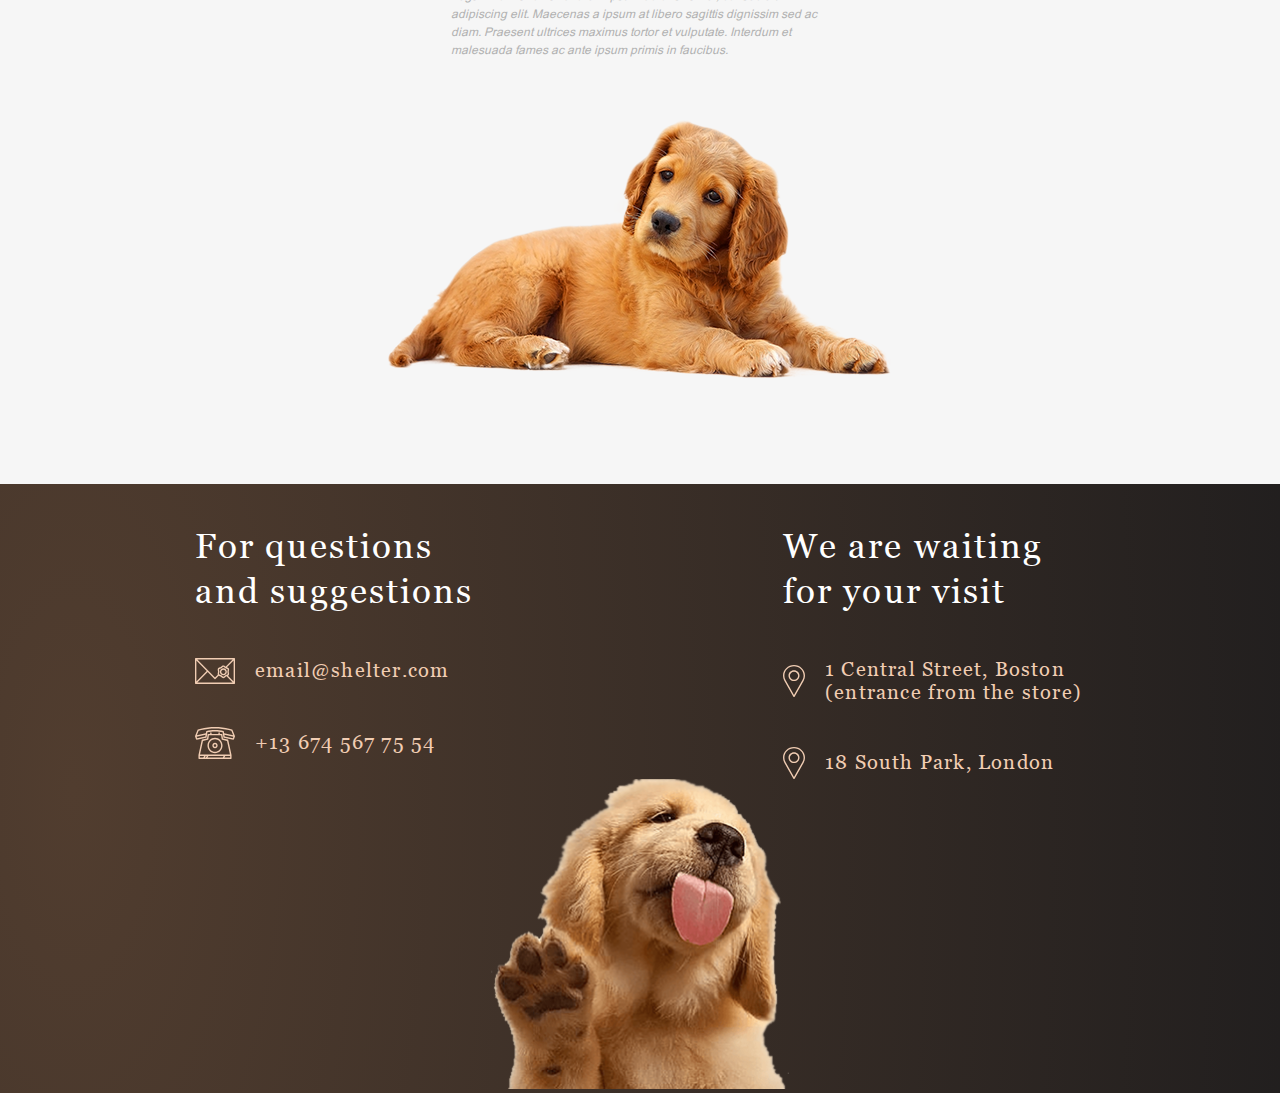
==== commit cd46adca: "fix: fix responsive for max-width 1280px" ====
--- a/pages/main/index.html
+++ b/pages/main/index.html
@@ -72,26 +72,30 @@
       <div class="pets-content">
         <h3 class="about-content__heading pets-heading">Our friends who are looking for a house</h3>
 
-        <div class="pets-slider">
+        <div class="pets-slider-wrapper">
           <div class="pets-arrov btn">
             <img src="../../assets/icons/prev.svg" alt="button_arrow_left">
           </div>
-          <div class="pets-card">
-            <img src="../../assets/images/pets-katrine.png" alt="pets-katrina-image">
-            <h4 class="pets-card__title">Katrine</h4>
-            <button class="btn">Learn more</button>
+
+          <div class="pets-slider">
+            <div class="pets-card">
+              <img src="../../assets/images/pets-katrine.png" alt="pets-katrina-image">
+              <h4 class="pets-card__title">Katrine</h4>
+              <button class="btn">Learn more</button>
+            </div>
+            <div class="pets-card">
+              <img src="../../assets/images/pets-jennifer.png" alt="pets-jennifer-image">
+              <h4 class="pets-card__title">jennifer</h4>
+              <button class="btn">Learn more</button>
+            </div>
+
+            <div class="pets-card">
+              <img src="../../assets/images/pets-woody.png" alt="pets-woody-image">
+              <h4 class="pets-card__title">woody</h4>
+              <button class="btn">Learn more</button>
+            </div>
           </div>
-          <div class="pets-card">
-            <img src="../../assets/images/pets-jennifer.png" alt="pets-jennifer-image">
-            <h4 class="pets-card__title">jennifer</h4>
-            <button class="btn">Learn more</button>
-          </div>
-
-          <div class="pets-card">
-            <img src="../../assets/images/pets-woody.png" alt="pets-woody-image">
-            <h4 class="pets-card__title">woody</h4>
-            <button class="btn">Learn more</button>
-          </div>
+
           <div class="pets-arrov btn"><img src="../../assets/icons/next.svg" alt="button_arrow_right"></div>
         </div>
       </div>
@@ -107,46 +111,46 @@
     <div class="help-content">
       <h3 class="about-content__heading pets-heading">How you can help our shelter</h3>
       <div class="help-content-list">
-        <div class="help-content__list-1">
-          <div class="list-item">
-            <img src="../../assets/icons/icon-pet-food.svg" alt="pet-food">
-            <h4 class="list-heading">Pet food</h4>
-          </div>
-          <div class="list-item">
-            <img src="../../assets/icons/icon-transportation.svg" alt="pet-food">
-            <h4 class="list-heading">Transportation</h4>
-          </div>
-          <div class="list-item">
-            <img src="../../assets/icons/icon-toys.svg" alt="pet-food">
-            <h4 class="list-heading">Toys</h4>
-          </div>
-          <div class="list-item">
-            <img src="../../assets/icons/icon-bowls-and-cups.svg" alt="pet-food">
-            <h4 class="list-heading">Bowls and cups</h4>
-          </div>
-          <div class="list-item">
-            <img src="../../assets/icons/icon-shampoos.svg" alt="pet-food">
-            <h4 class="list-heading">Shampoos</h4>
-          </div>
-        </div>
-        <div class="help-content__list-1 help-content__list-2 ">
-          <div class="list-item">
-            <img src="../../assets/icons/icon-vitamins.svg" alt="pet-food">
-            <h4 class="list-heading">Vitamins</h4>
-          </div>
-          <div class="list-item">
-            <img src="../../assets/icons/icon-medicines.svg" alt="pet-food">
-            <h4 class="list-heading">Medicines</h4>
-          </div>
-          <div class="list-item">
-            <img src="../../assets/icons/icon-collars-leashes.svg" alt="pet-food">
-            <h4 class="list-heading">Collars / leashes</h4>
-          </div>
-          <div class="list-item">
-            <img src="../../assets/icons/icon-sleeping-area.svg" alt="pet-food">
-            <h4 class="list-heading">Sleeping areas</h4>
-          </div>
-        </div>
+
+        <div class="list-item">
+          <img src="../../assets/icons/icon-pet-food.svg" alt="pet-food">
+          <h4 class="list-heading">Pet food</h4>
+        </div>
+        <div class="list-item">
+          <img src="../../assets/icons/icon-transportation.svg" alt="pet-food">
+          <h4 class="list-heading">Transportation</h4>
+        </div>
+        <div class="list-item">
+          <img src="../../assets/icons/icon-toys.svg" alt="pet-food">
+          <h4 class="list-heading">Toys</h4>
+        </div>
+        <div class="list-item">
+          <img src="../../assets/icons/icon-bowls-and-cups.svg" alt="pet-food">
+          <h4 class="list-heading">Bowls and cups</h4>
+        </div>
+        <div class="list-item">
+          <img src="../../assets/icons/icon-shampoos.svg" alt="pet-food">
+          <h4 class="list-heading">Shampoos</h4>
+        </div>
+
+
+        <div class="list-item">
+          <img src="../../assets/icons/icon-vitamins.svg" alt="pet-food">
+          <h4 class="list-heading">Vitamins</h4>
+        </div>
+        <div class="list-item">
+          <img src="../../assets/icons/icon-medicines.svg" alt="pet-food">
+          <h4 class="list-heading">Medicines</h4>
+        </div>
+        <div class="list-item">
+          <img src="../../assets/icons/icon-collars-leashes.svg" alt="pet-food">
+          <h4 class="list-heading">Collars / leashes</h4>
+        </div>
+        <div class="list-item">
+          <img src="../../assets/icons/icon-sleeping-area.svg" alt="pet-food">
+          <h4 class="list-heading">Sleeping areas</h4>
+        </div>
+
 
       </div>
     </div>
@@ -189,41 +193,43 @@
 
   <footer class="footer" id="contacts">
     <div class="footer-content">
-      <div class="footer-contacts">
-        <h3 class="contacts-title">
-          For questions and suggestions
-        </h3>
-        <a href="mailto:email@shelter.com" class="footer_email">
-          <img src="../../assets/icons/mail.svg" alt="mail">
-          <h4 class="footer-text">
-            email@shelter.com
-          </h4>
-        </a>
-
-        <a href="tel:+13 674 567 75 54" class="footer_phone">
-          <img src="../../assets/icons/phone.svg" alt="phone">
-          <h4 class="footer-text">
-            +13 674 567 75 54
-          </h4>
-        </a>
-      </div>
-      <div class="footer-locations">
-        <h3 class="contacts-title">
-          We are waiting for your visit
-        </h3>
-        <a target="_blank" href="https://goo.gl/maps/GymHMTknkdDr18Lv8" class="footer_email">
-          <img src="../../assets/icons/pin.svg" alt="pin">
-          <h4 class="footer-text">
-            1 Central Street, Boston (entrance from the store)
-          </h4>
-        </a>
-
-        <a target="_blank" href="https://goo.gl/maps/5jgidR6JUcEk5oZw9" class="footer_phone">
-          <img src="../../assets/icons/pin.svg" alt="pin">
-          <h4 class="footer-text">
-            18 South Park, London
-          </h4>
-        </a>
+      <div class="footer-info">
+        <div class="footer-contacts">
+          <h3 class="contacts-title">
+            For questions and suggestions
+          </h3>
+          <a href="mailto:email@shelter.com" class="footer_email">
+            <img src="../../assets/icons/mail.svg" alt="mail">
+            <h4 class="footer-text">
+              email@shelter.com
+            </h4>
+          </a>
+
+          <a href="tel:+13 674 567 75 54" class="footer_phone">
+            <img src="../../assets/icons/phone.svg" alt="phone">
+            <h4 class="footer-text">
+              +13 674 567 75 54
+            </h4>
+          </a>
+        </div>
+        <div class="footer-locations">
+          <h3 class="contacts-title">
+            We are waiting for your visit
+          </h3>
+          <a target="_blank" href="https://goo.gl/maps/GymHMTknkdDr18Lv8" class="footer_email">
+            <img src="../../assets/icons/pin.svg" alt="pin">
+            <h4 class="footer-text">
+              1 Central Street, Boston (entrance from the store)
+            </h4>
+          </a>
+
+          <a target="_blank" href="https://goo.gl/maps/5jgidR6JUcEk5oZw9" class="footer_phone">
+            <img src="../../assets/icons/pin.svg" alt="pin">
+            <h4 class="footer-text">
+              18 South Park, London
+            </h4>
+          </a>
+        </div>
       </div>
       <div class="footer-puppy">
         <img src="../../assets/images/footer-puppy.png" alt="footer-puppy">
@@ -231,8 +237,10 @@
     </div>
   </footer>
 
-
-  </div>
+  </div>
+
+
+
 
   <script src="script.js"></script>
 </body>
--- a/pages/main/style.css
+++ b/pages/main/style.css
@@ -21,8 +21,8 @@
 }
 /* start wrapper */
 .wrapper {
-  margin: 0 auto;
   max-width: 1280px;
+  margin: 0 auto;
   background: #ffffff;
 }
 
@@ -47,7 +47,7 @@
   flex-direction: row;
   justify-content: space-between;
   padding: 40px 0;
-   margin: 0 auto;
+  margin: 0 auto;
 }
 
 .logo__title {
@@ -202,7 +202,7 @@
 /* start about content */
 
 .about-container {
-  width: 1200px;
+  max-width: 1200px;
   margin: 0 auto;
 
   margin: 80px 40px 100px;
@@ -247,7 +247,7 @@
 /* start pets content */
 
 .pets-container {
-  width: 1280px;
+  max-width: 1280px;
   text-align: center;
   padding: 80px 40px 100px 40px;
   background: #f6f6f6;
@@ -263,11 +263,18 @@
 }
 
 .pets-slider {
+  display: grid;
+  grid-template-columns: 1fr 1fr 1fr;
+  gap: 50px;
+}
+
+.pets-slider-wrapper {
   margin: 60px 0px;
   display: flex;
   flex-direction: row;
   align-items: center;
   justify-content: space-between;
+  overflow: hidden;
 }
 
 .pets-card {
@@ -315,7 +322,7 @@
 /* help content */
 
 .help-container {
-  width: 1280px;
+  max-width: 1280px;
   padding: 80px 40px 100px 40px;
   margin: 0 auto;
 }
@@ -326,7 +333,12 @@
 }
 
 .help-content-list {
-  margin: 60px 87px 0px 87px;
+  display: flex;
+  flex-flow: row wrap;
+  gap: 54px 119px;
+  align-items: baseline;
+  justify-content: center;
+  margin-top: 100px;
 }
 
 .list-item {
@@ -353,7 +365,7 @@
   margin-top: 30px;
 }
 
-.help-content__list-1 {
+/* .help-content__list-1 {
   display: flex;
   flex-direction: row;
   justify-content: space-between;
@@ -361,15 +373,15 @@
 
 .help-content__list-2 {
   margin: 55px 98px 0 98px;
-}
+} */
 
 /* donation part */
 
 .donation {
-  width: 1280px;
+  max-width: 1280px;
+  margin: 0 auto;
   background-color: #f6f6f6;
   padding: 80px 182px 100px 183px;
-  margin: 0 auto;
 }
 
 .donation-content {
@@ -377,6 +389,7 @@
   flex-direction: row;
   /* width: 915px; */
   justify-content: space-between;
+  align-items: center;
 }
 
 .donation-heading {
@@ -475,13 +488,20 @@
 /* footer */
 
 .footer {
-  width: 1280px;
+  max-width: 1280px;
   padding: 40px 40px 0px 40px;
   background: url(noise_lines_transparent@2X.png),
     radial-gradient(110.67% 538.64% at 5.73% 50%, #513d2f 0%, #1a1a1c 100%)
       /* warning: gradient uses a rotation that is not supported by CSS and may not behave as expected */,
     #211f20;
   margin: 0 auto;
+}
+
+.footer-info {
+  width: 100%;
+  display: flex;
+  flex-direction: row;
+  justify-content: space-around;
 }
 
 .footer-content {
@@ -556,17 +576,39 @@
     /* margin: 0 auto; */
   }
 
-  .about-container{
+  .about-container {
     display: flex;
     flex-direction: column;
     gap: 80px;
   }
 
-  .about-content__image{
+  .about-content__image {
     order: 2;
   }
-  .pets-cards :nth-last-child(3){
-    display: none;
-  }
-
-}
+
+  .pets-slider {
+    grid-template-columns: 1fr 1fr;
+  }
+
+  .help-content-list {
+    display: grid;
+    width: 100%;
+    gap: 54px 26px;
+    grid-template-columns: repeat(3, 1fr);
+  }
+
+  .donation-content {
+    flex-direction: column-reverse;
+    gap: 60px;
+  }
+
+  .footer-content {
+    flex-direction: column;
+  }
+  .footer-puppy {
+    text-align: center;
+  }
+ 
+}
+
+
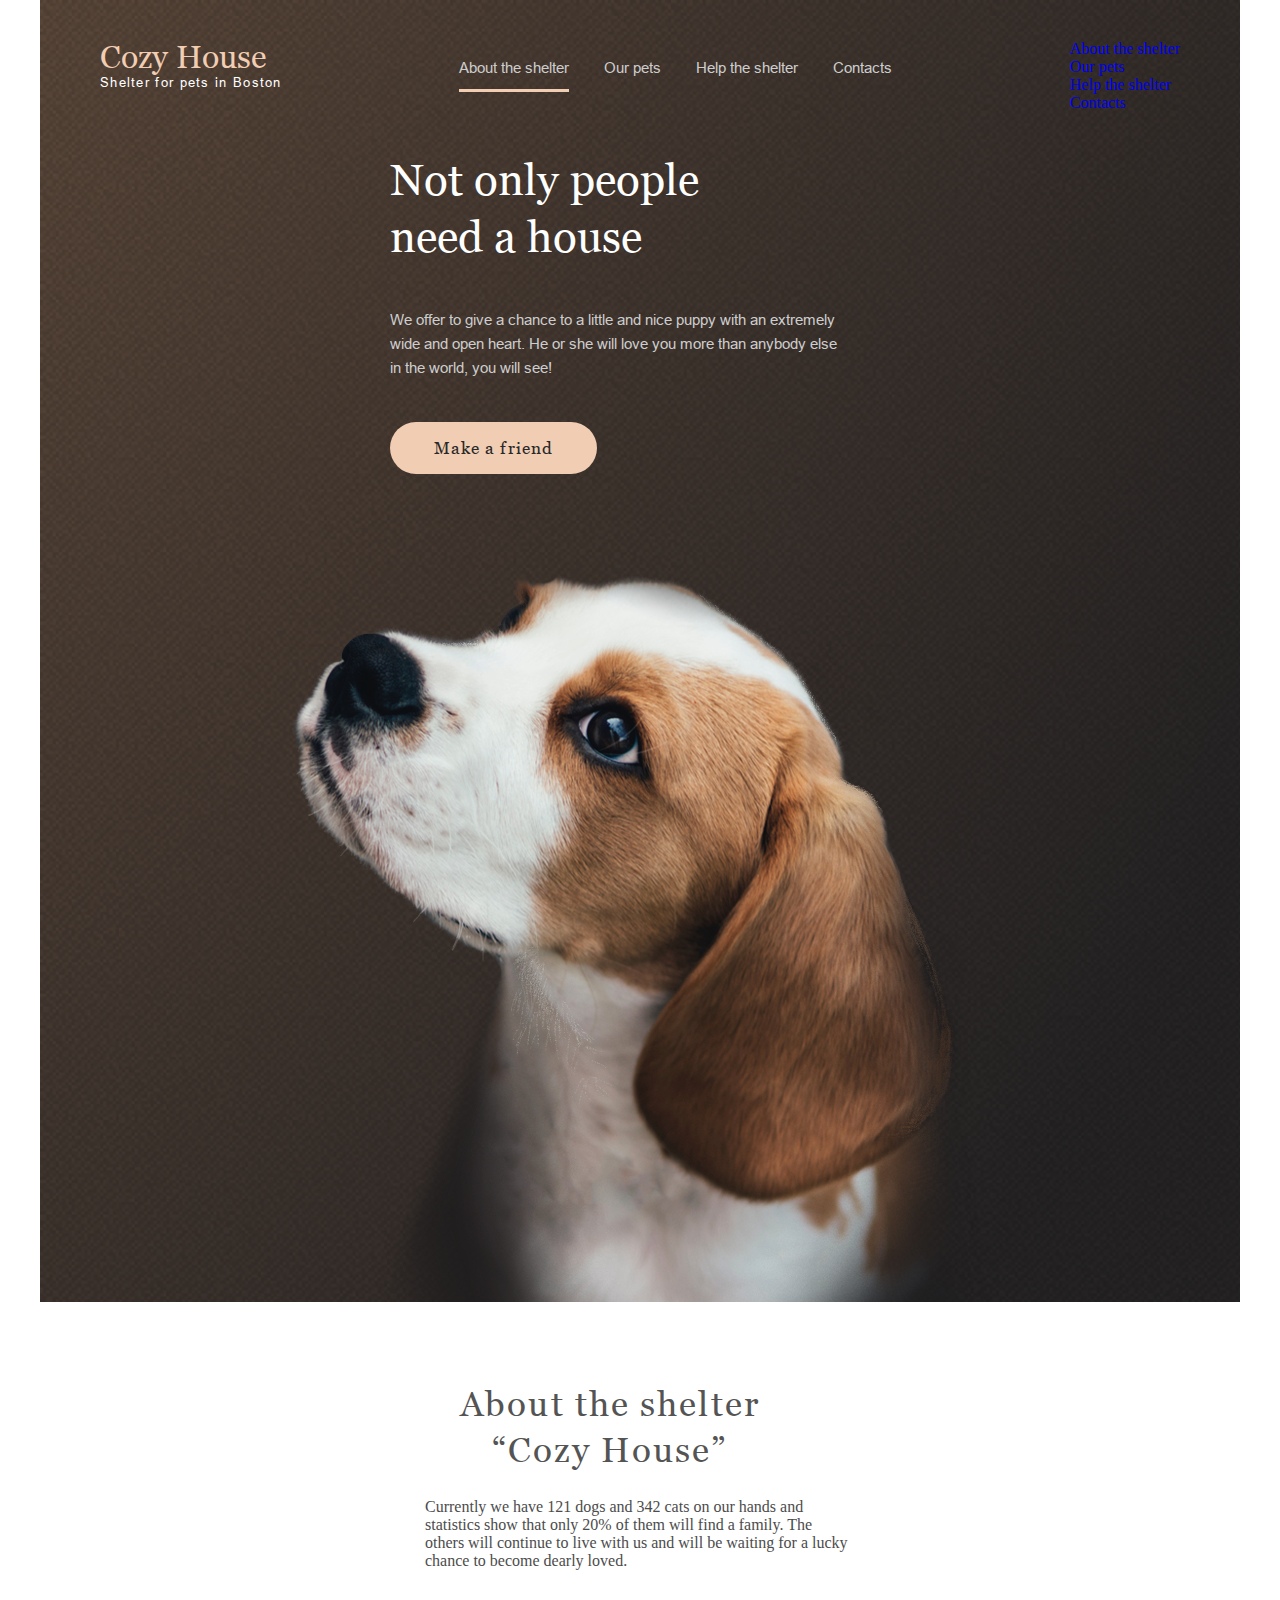
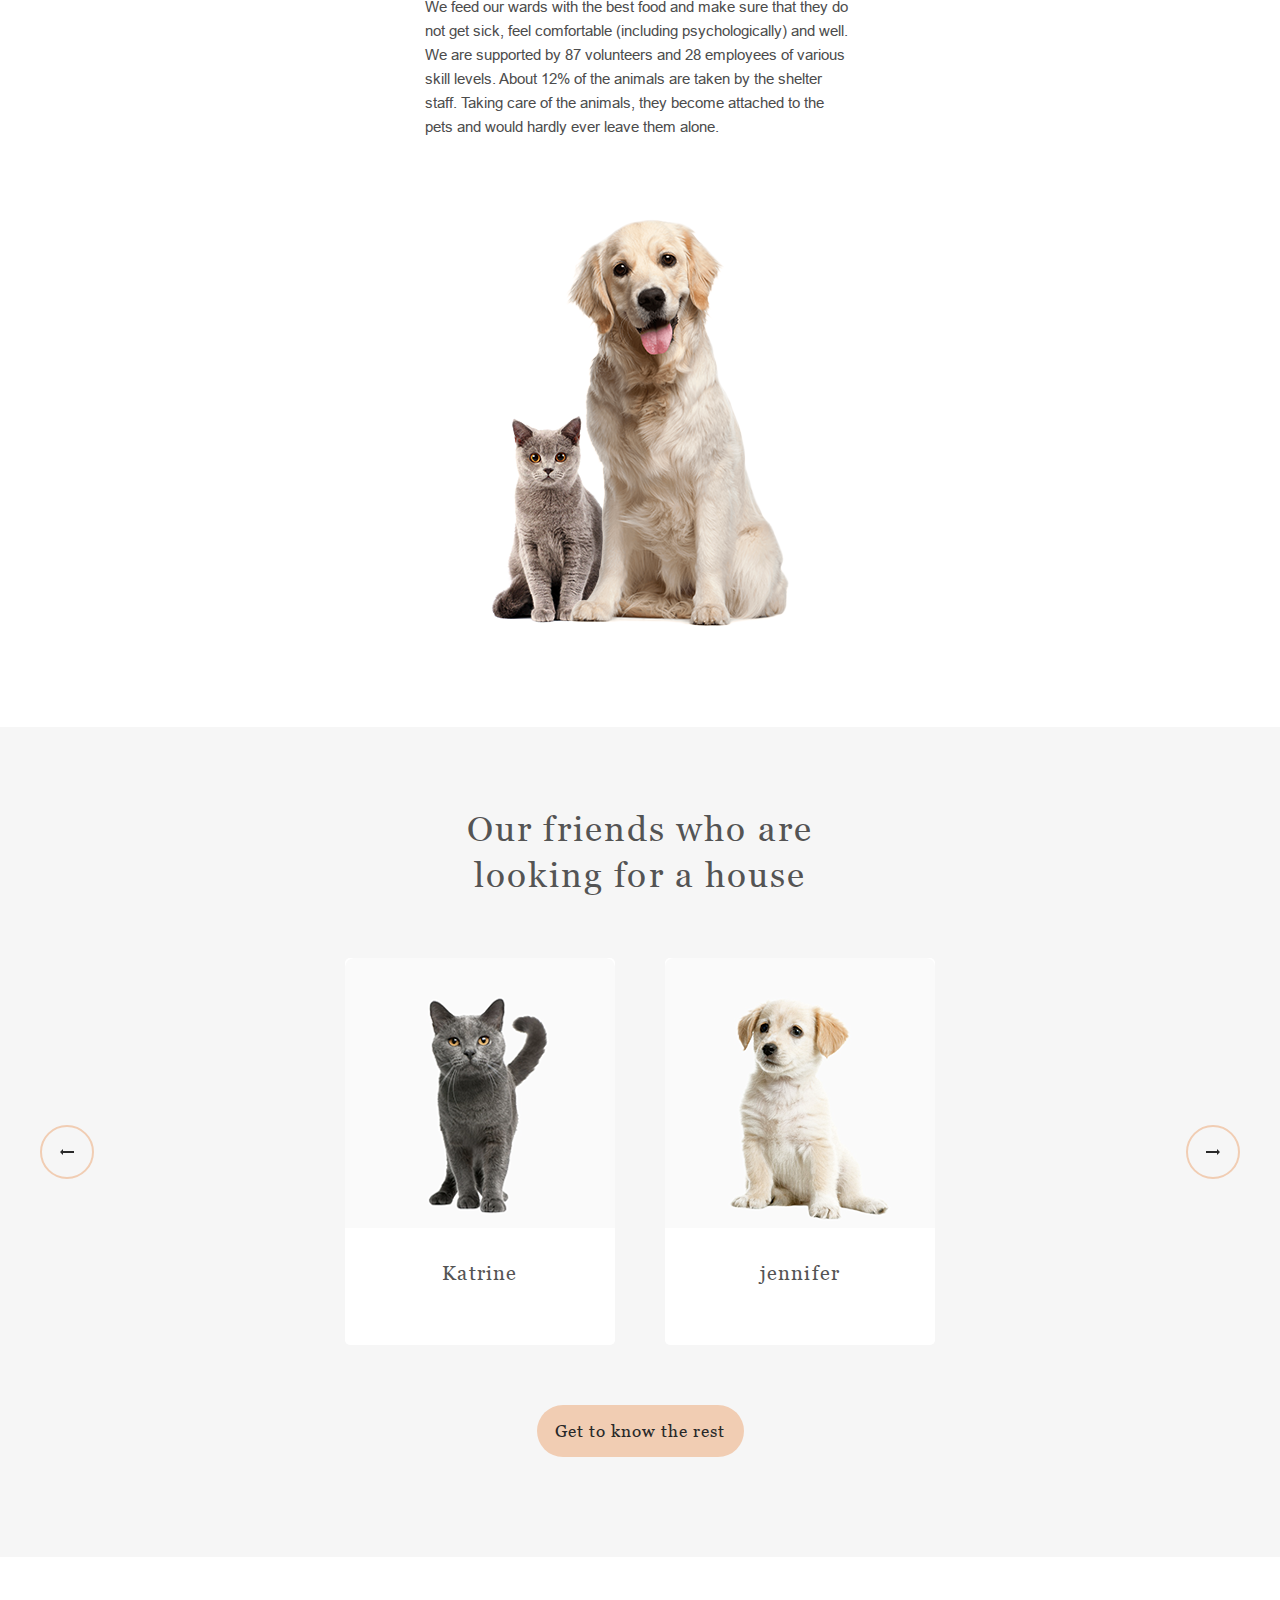
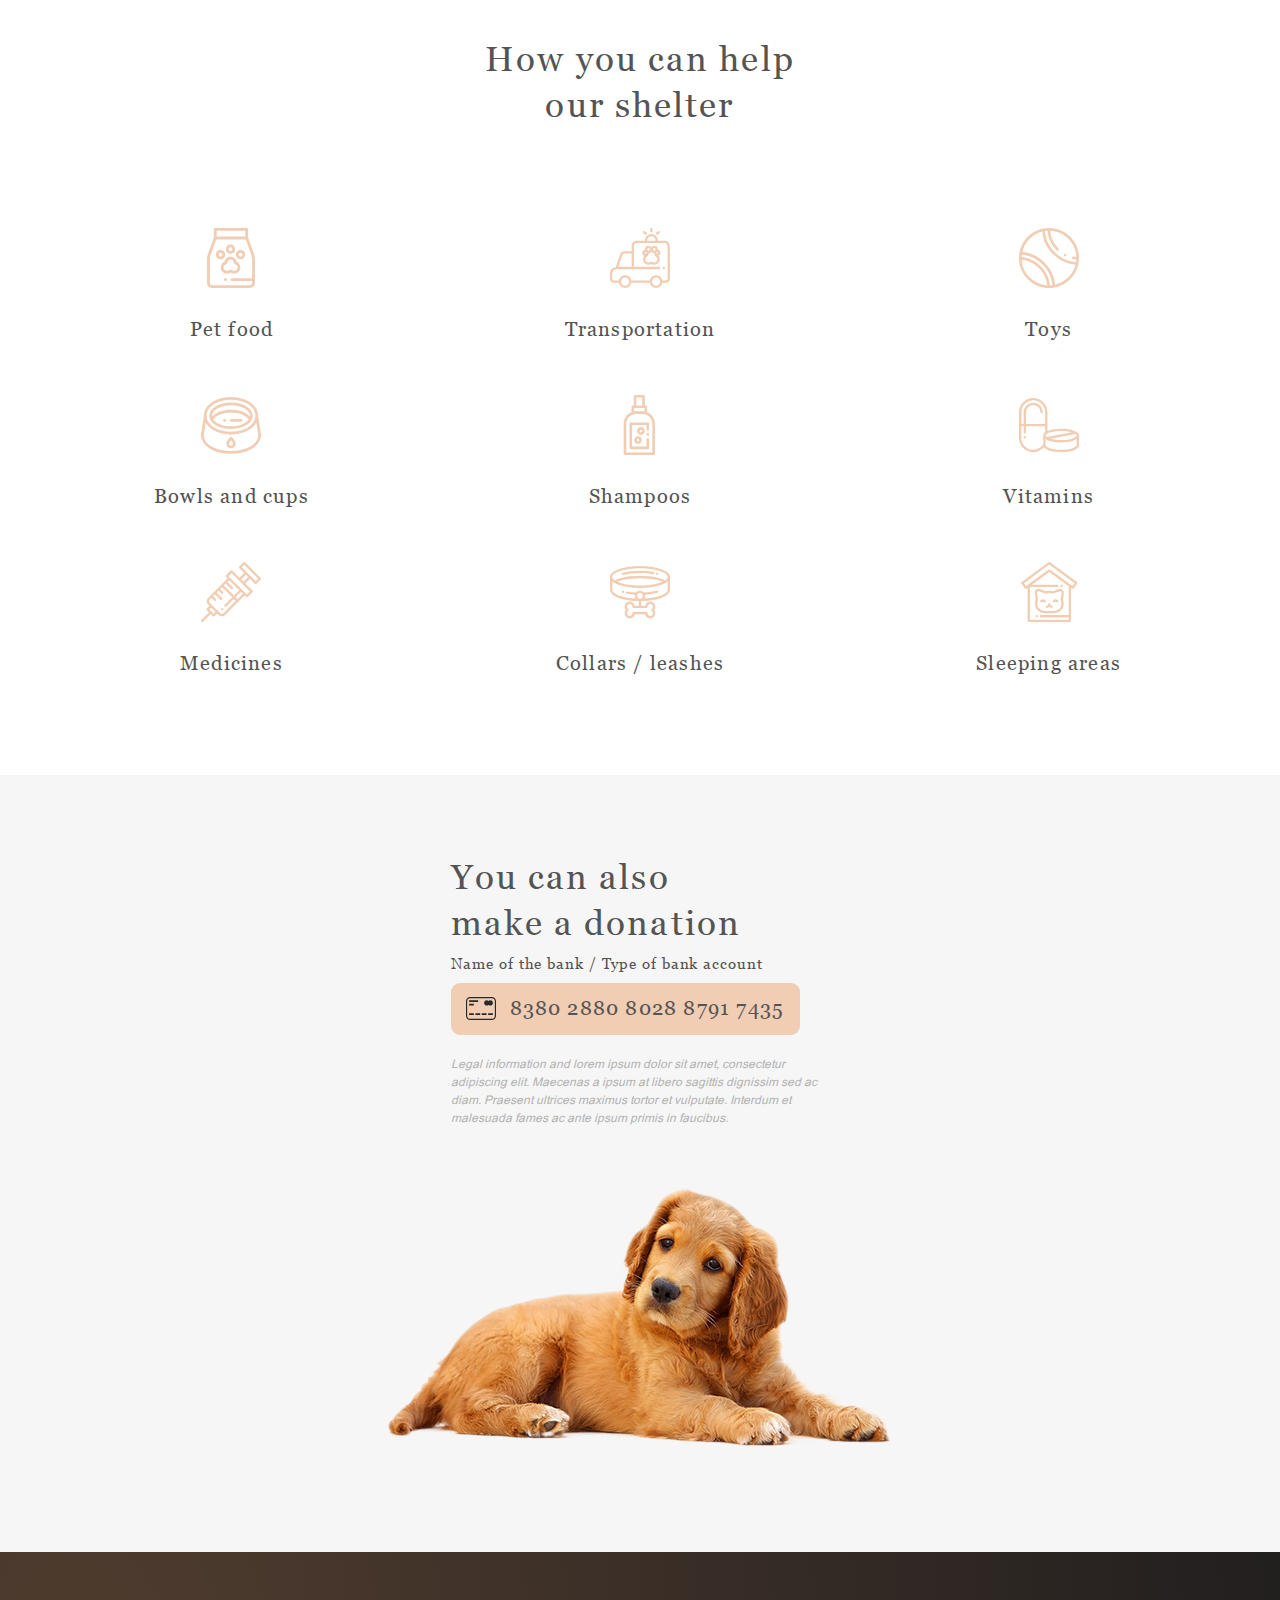
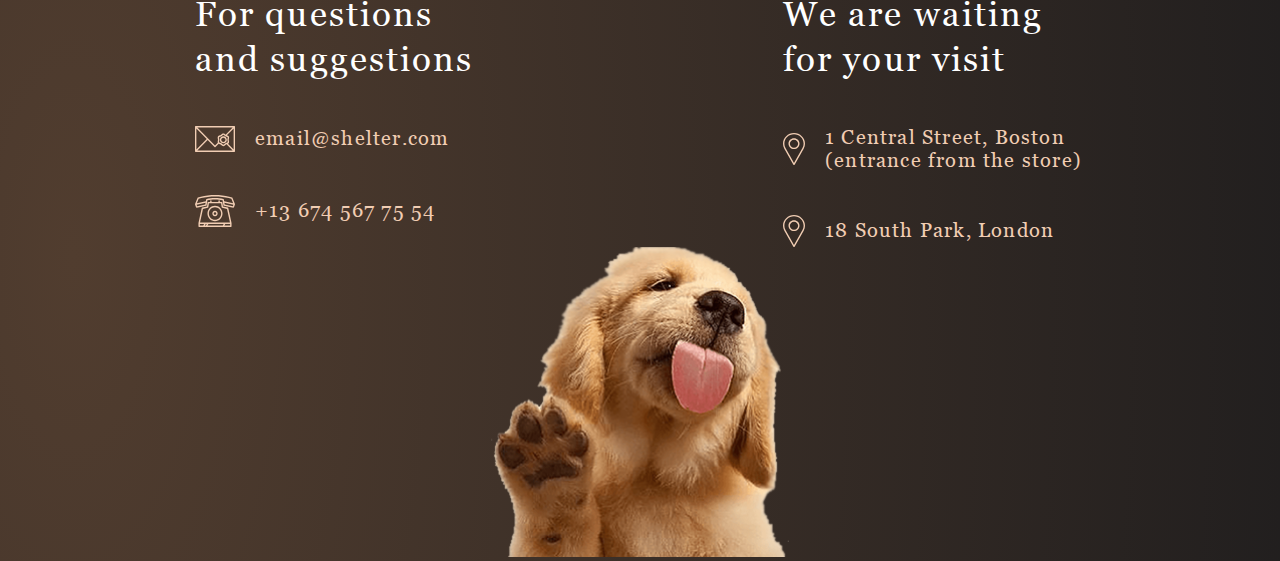
==== commit cecb9949: "fix: fix pets section" ====
--- a/pages/main/index.html
+++ b/pages/main/index.html
@@ -27,6 +27,19 @@
           <li class="nav-menu__list"><a href="#help_the_shelter">Help the shelter</a></li>
           <li class="nav-menu__list"><a href="#contacts">Contacts</a></li>
         </ul>
+
+        <nav id="menu">
+          <div id="burger-button" onclick="burgerButtonClick()">
+          </div>
+          <ul>
+            <li><a href="#" class="highlight">About the shelter</a></li>
+            <li><a href="../pets/">Our pets</a></li>
+            <li><a href="#help">Help the shelter</a></li>
+            <li><a href="#footer-content">Contacts</a></li>
+          </ul>
+        </nav>
+
+
       </div>
 
       <div class="start-screen__content">
--- a/pages/main/style.css
+++ b/pages/main/style.css
@@ -590,6 +590,10 @@
     grid-template-columns: 1fr 1fr;
   }
 
+  .pets-slider :last-child{
+    display: none;
+  }
+
   .help-content-list {
     display: grid;
     width: 100%;
@@ -608,7 +612,10 @@
   .footer-puppy {
     text-align: center;
   }
- 
-}
-
-
+}
+
+@media screen and (max-width: 1280px) {
+
+
+
+}
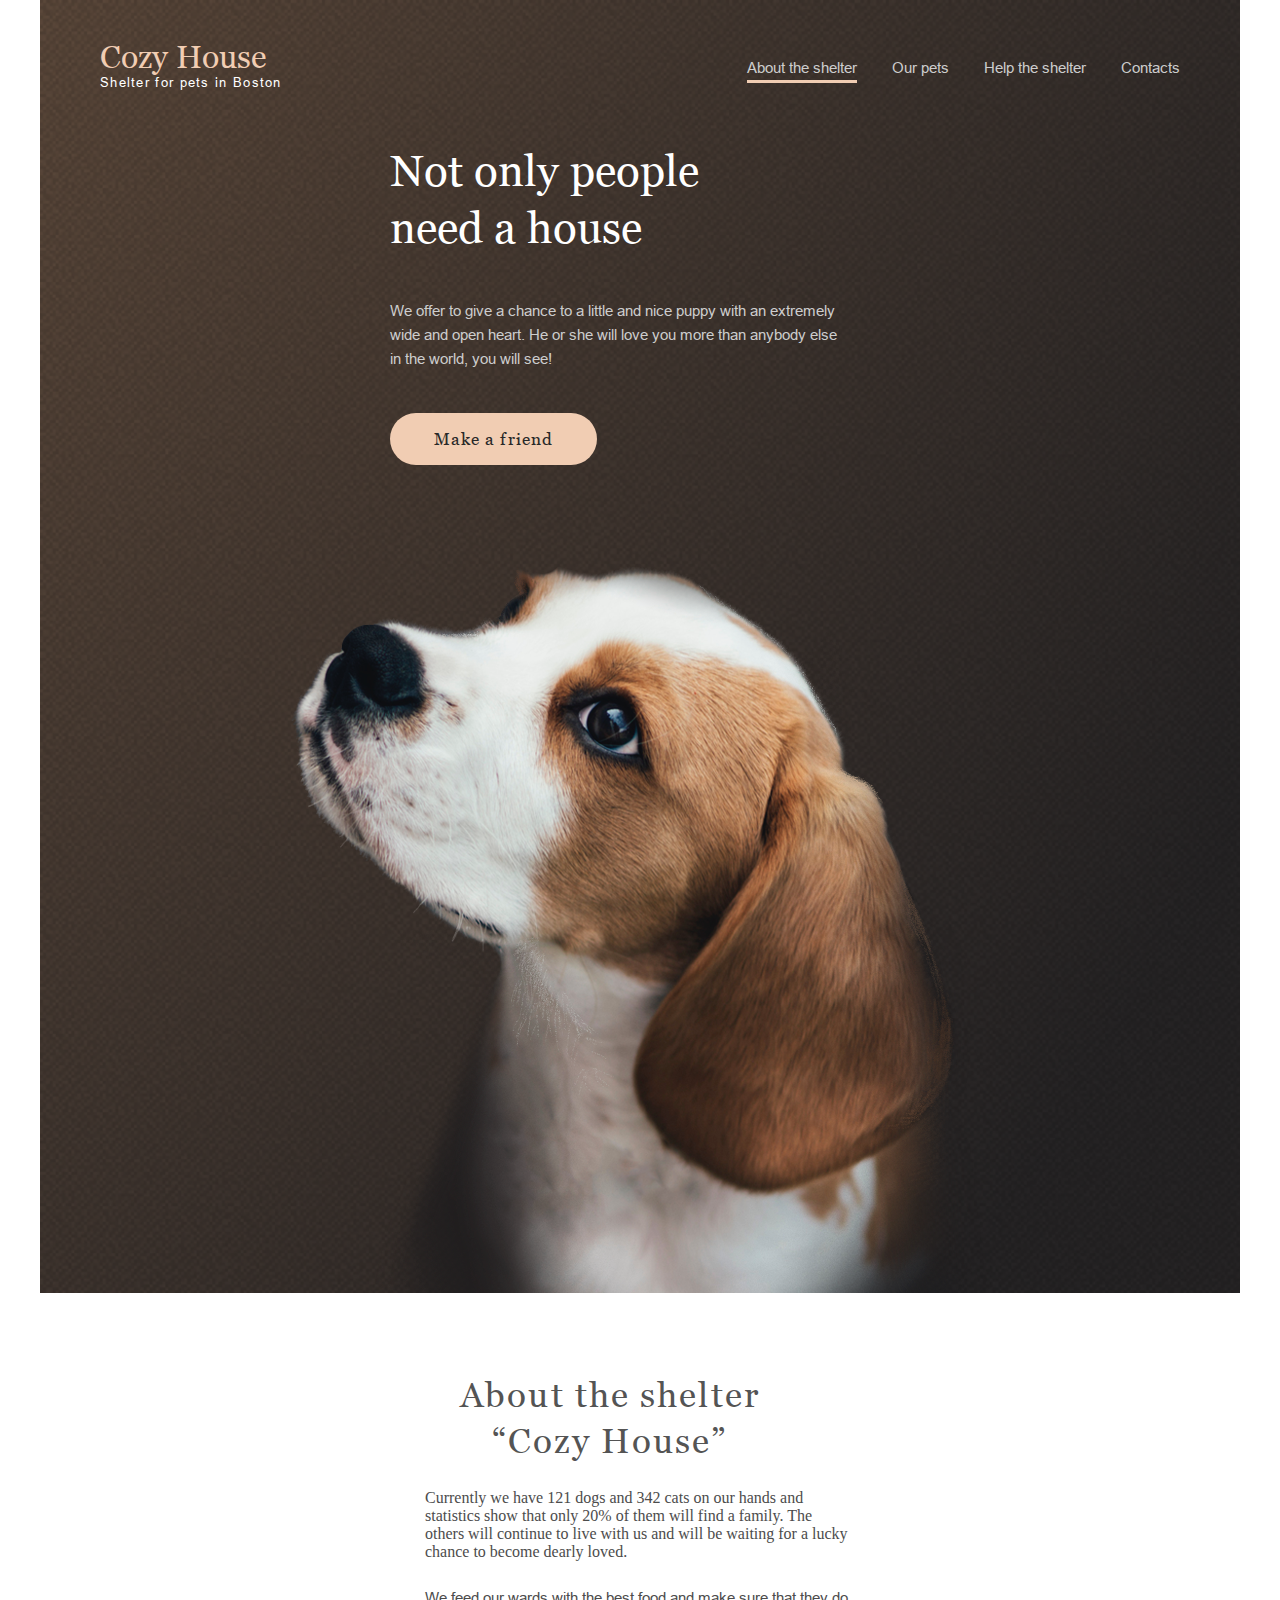
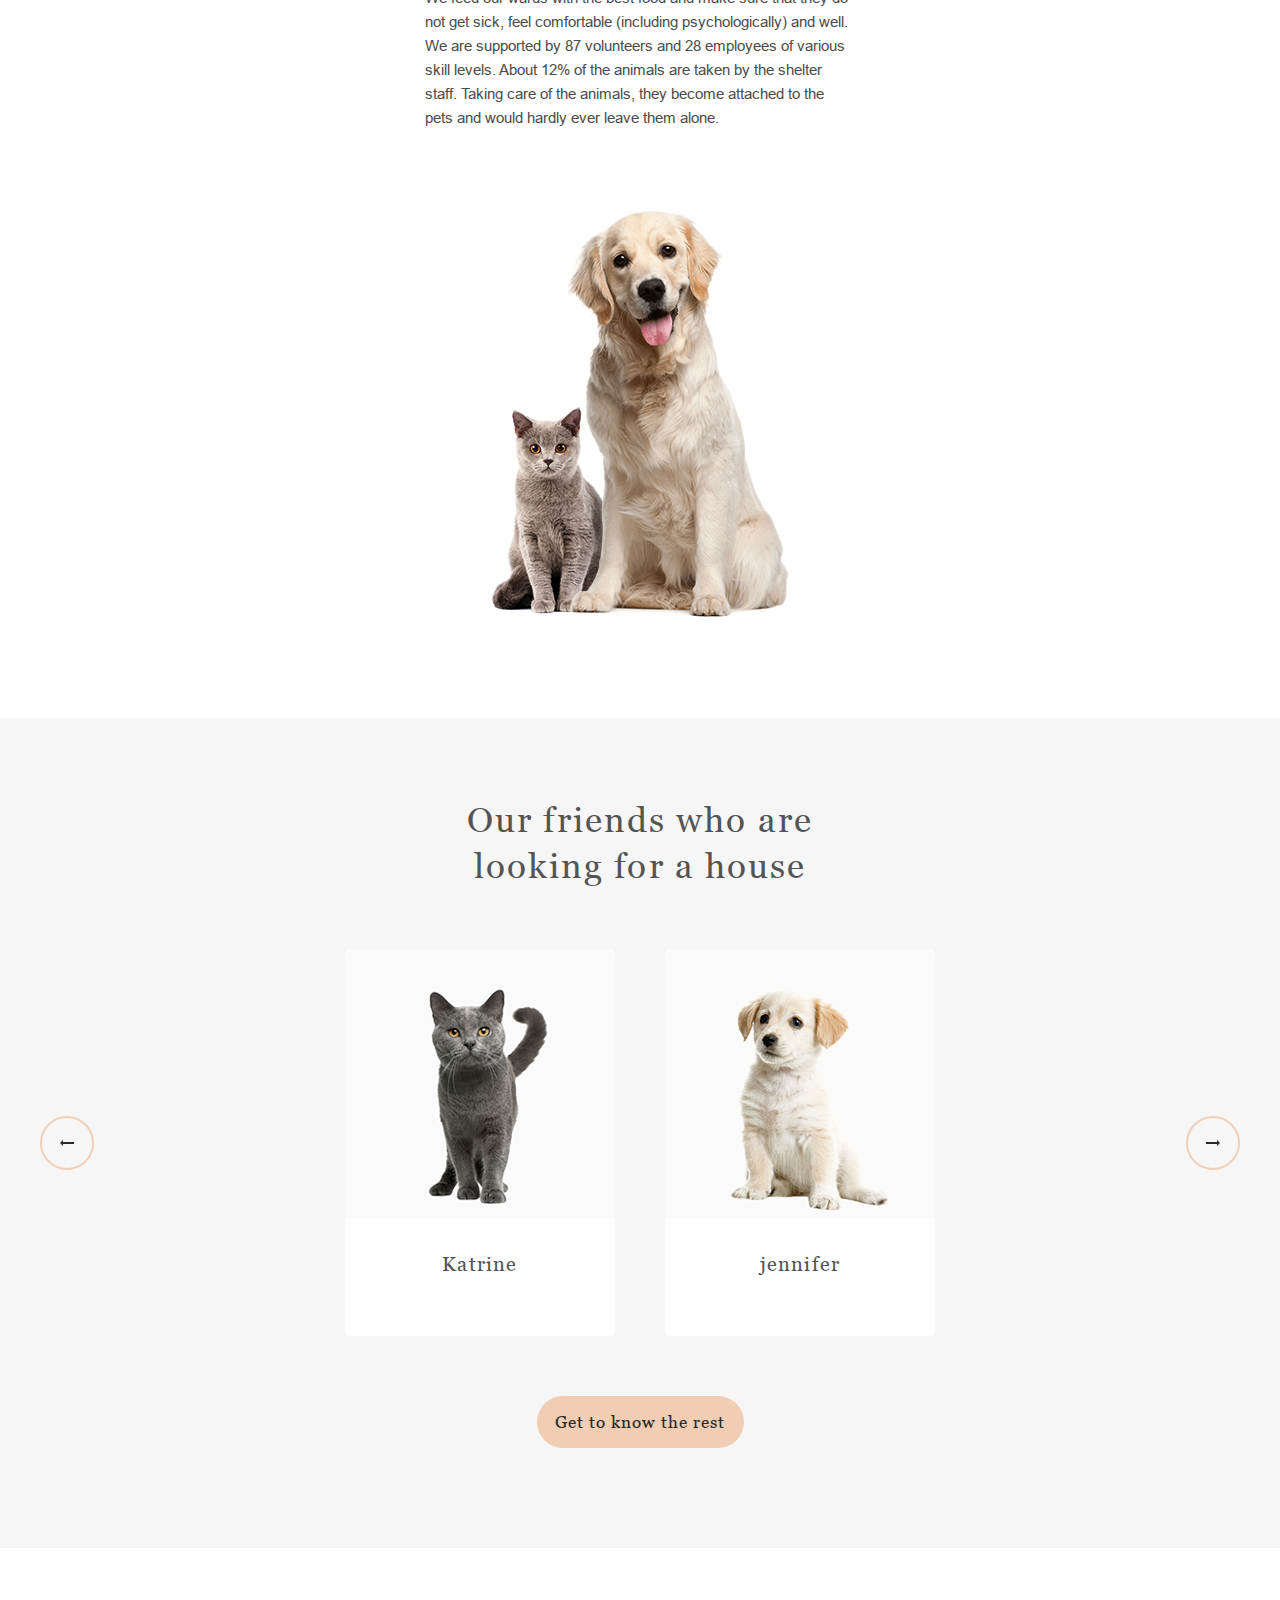
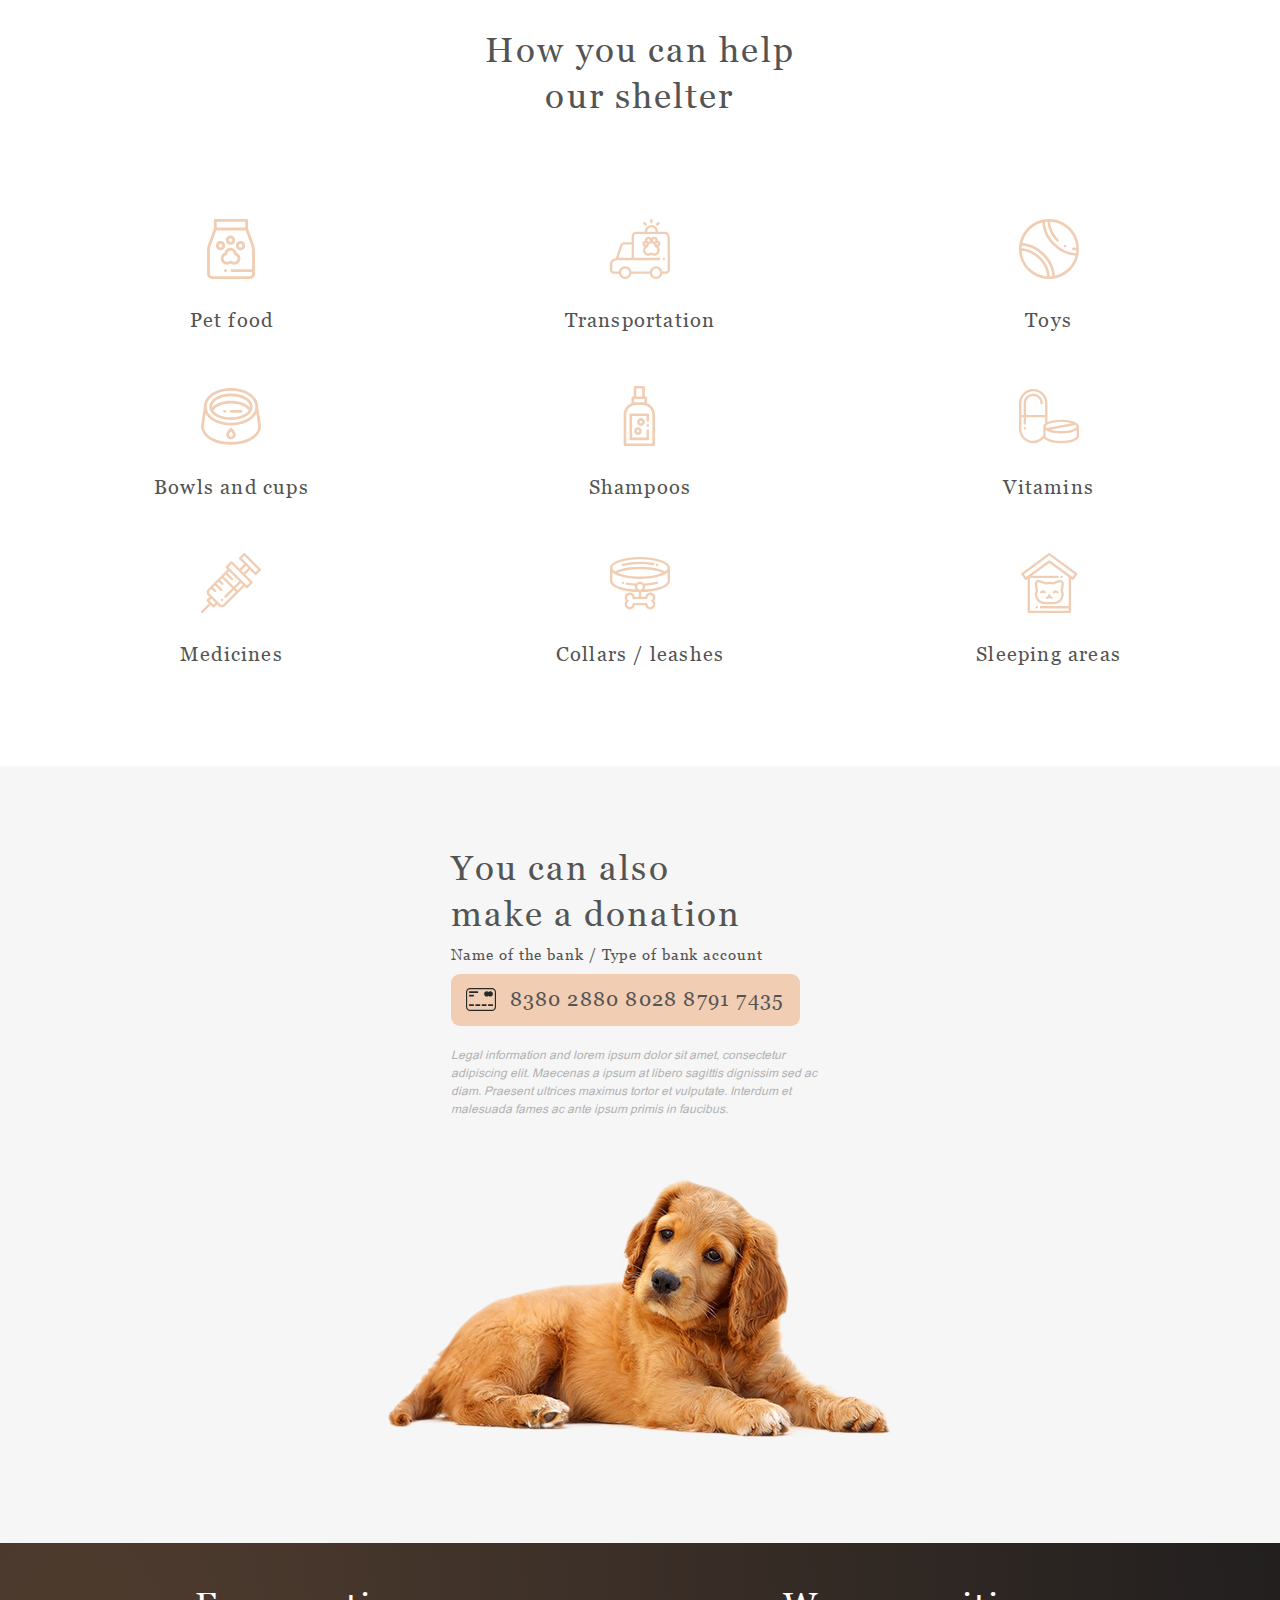
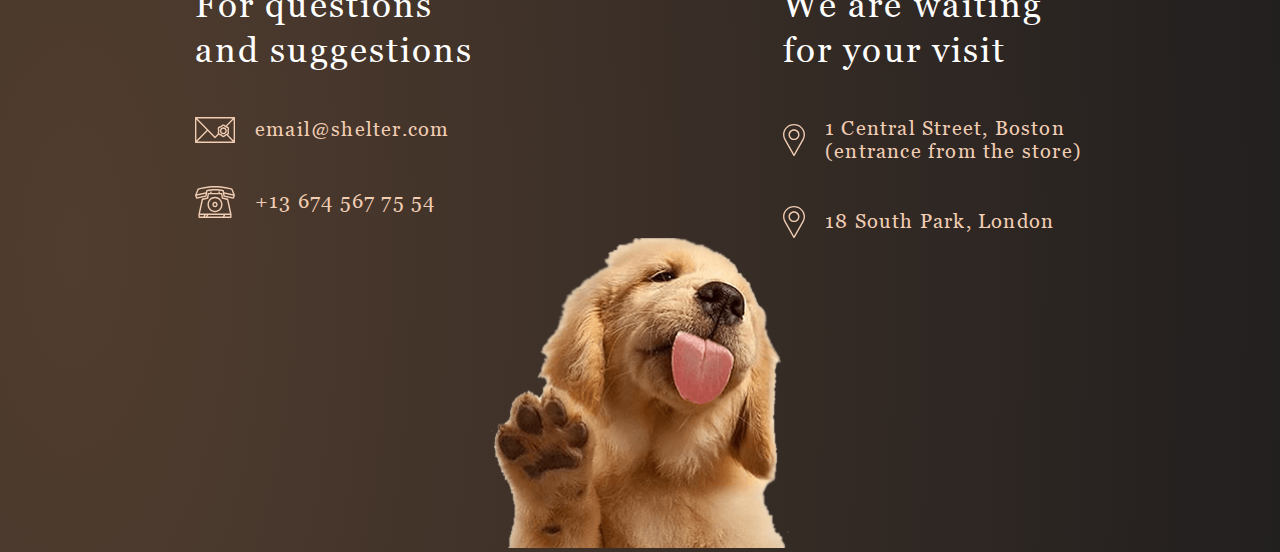
==== commit 399b8029: "feat: add mobile version" ====
--- a/pages/main/index.html
+++ b/pages/main/index.html
@@ -28,7 +28,7 @@
           <li class="nav-menu__list"><a href="#contacts">Contacts</a></li>
         </ul>
 
-        <nav id="menu">
+        <!-- <nav id="menu">
           <div id="burger-button" onclick="burgerButtonClick()">
           </div>
           <ul>
@@ -37,7 +37,7 @@
             <li><a href="#help">Help the shelter</a></li>
             <li><a href="#footer-content">Contacts</a></li>
           </ul>
-        </nav>
+        </nav> -->
 
 
       </div>
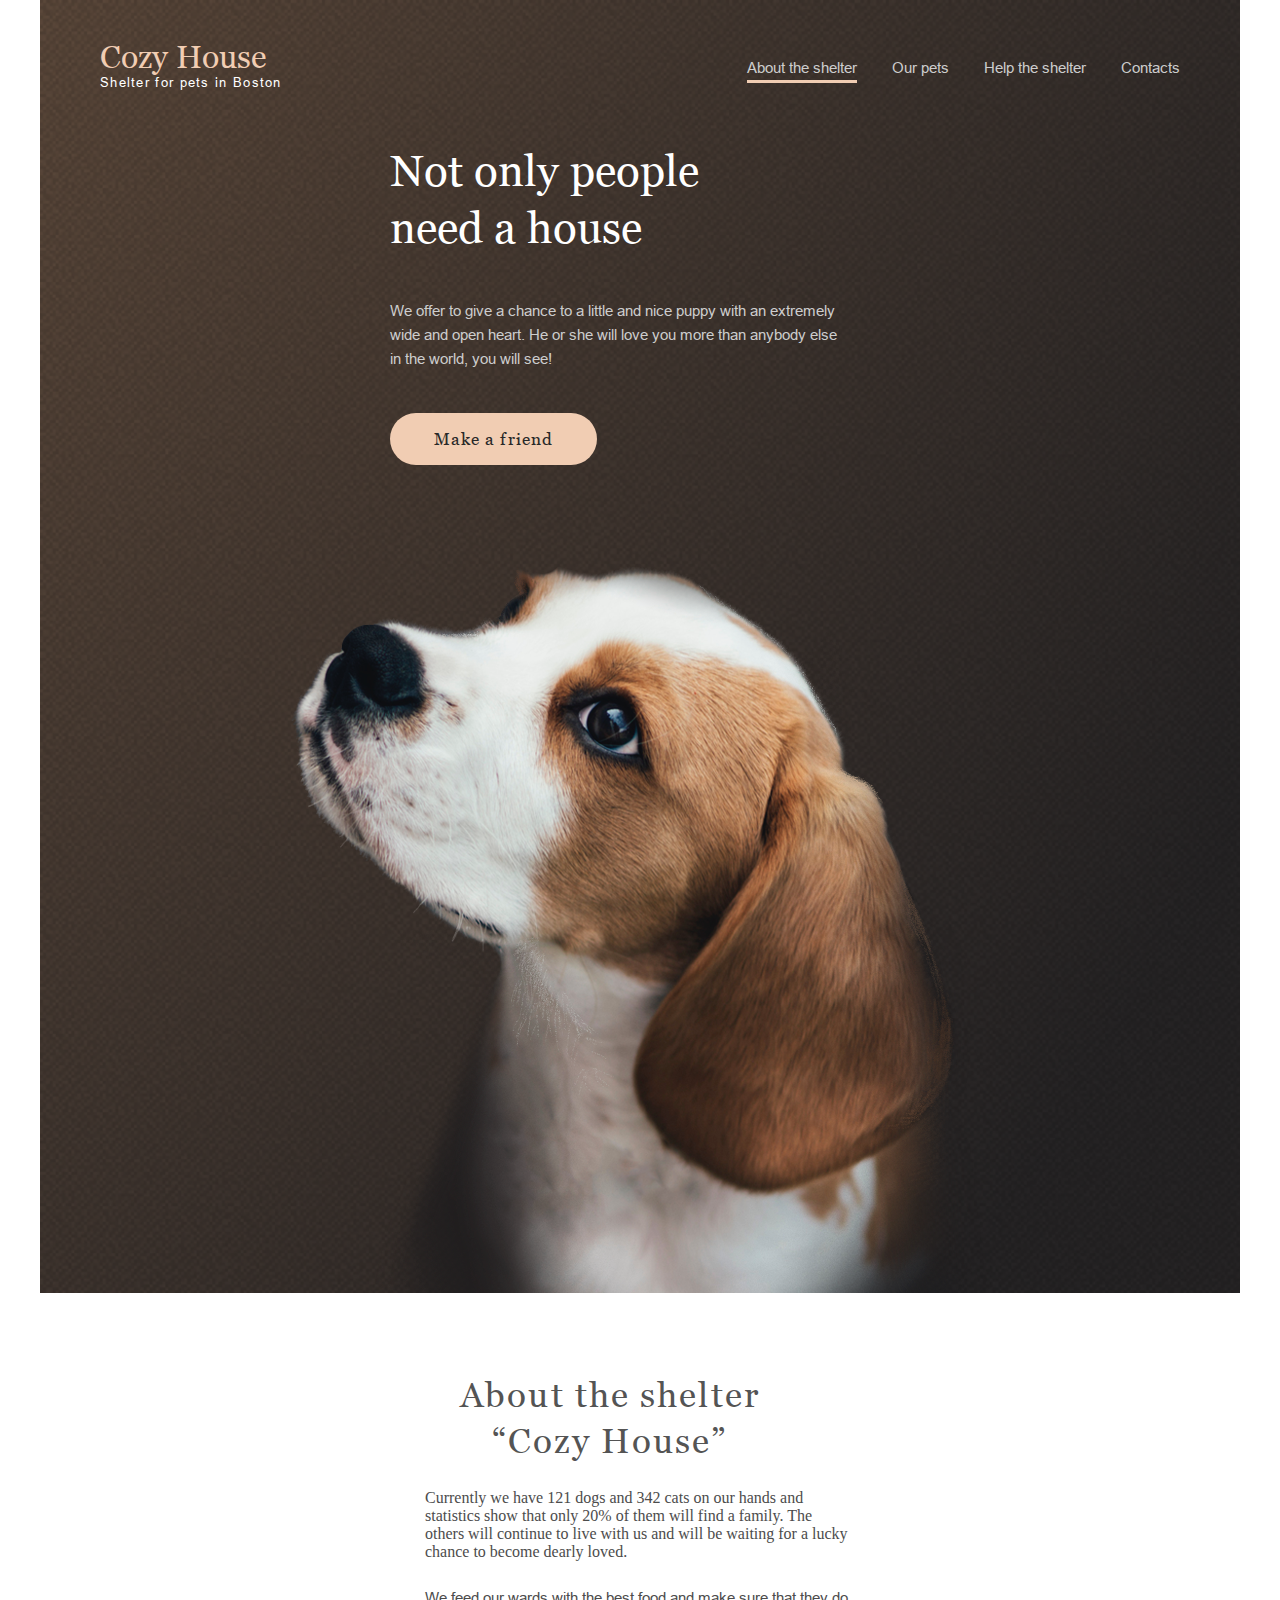
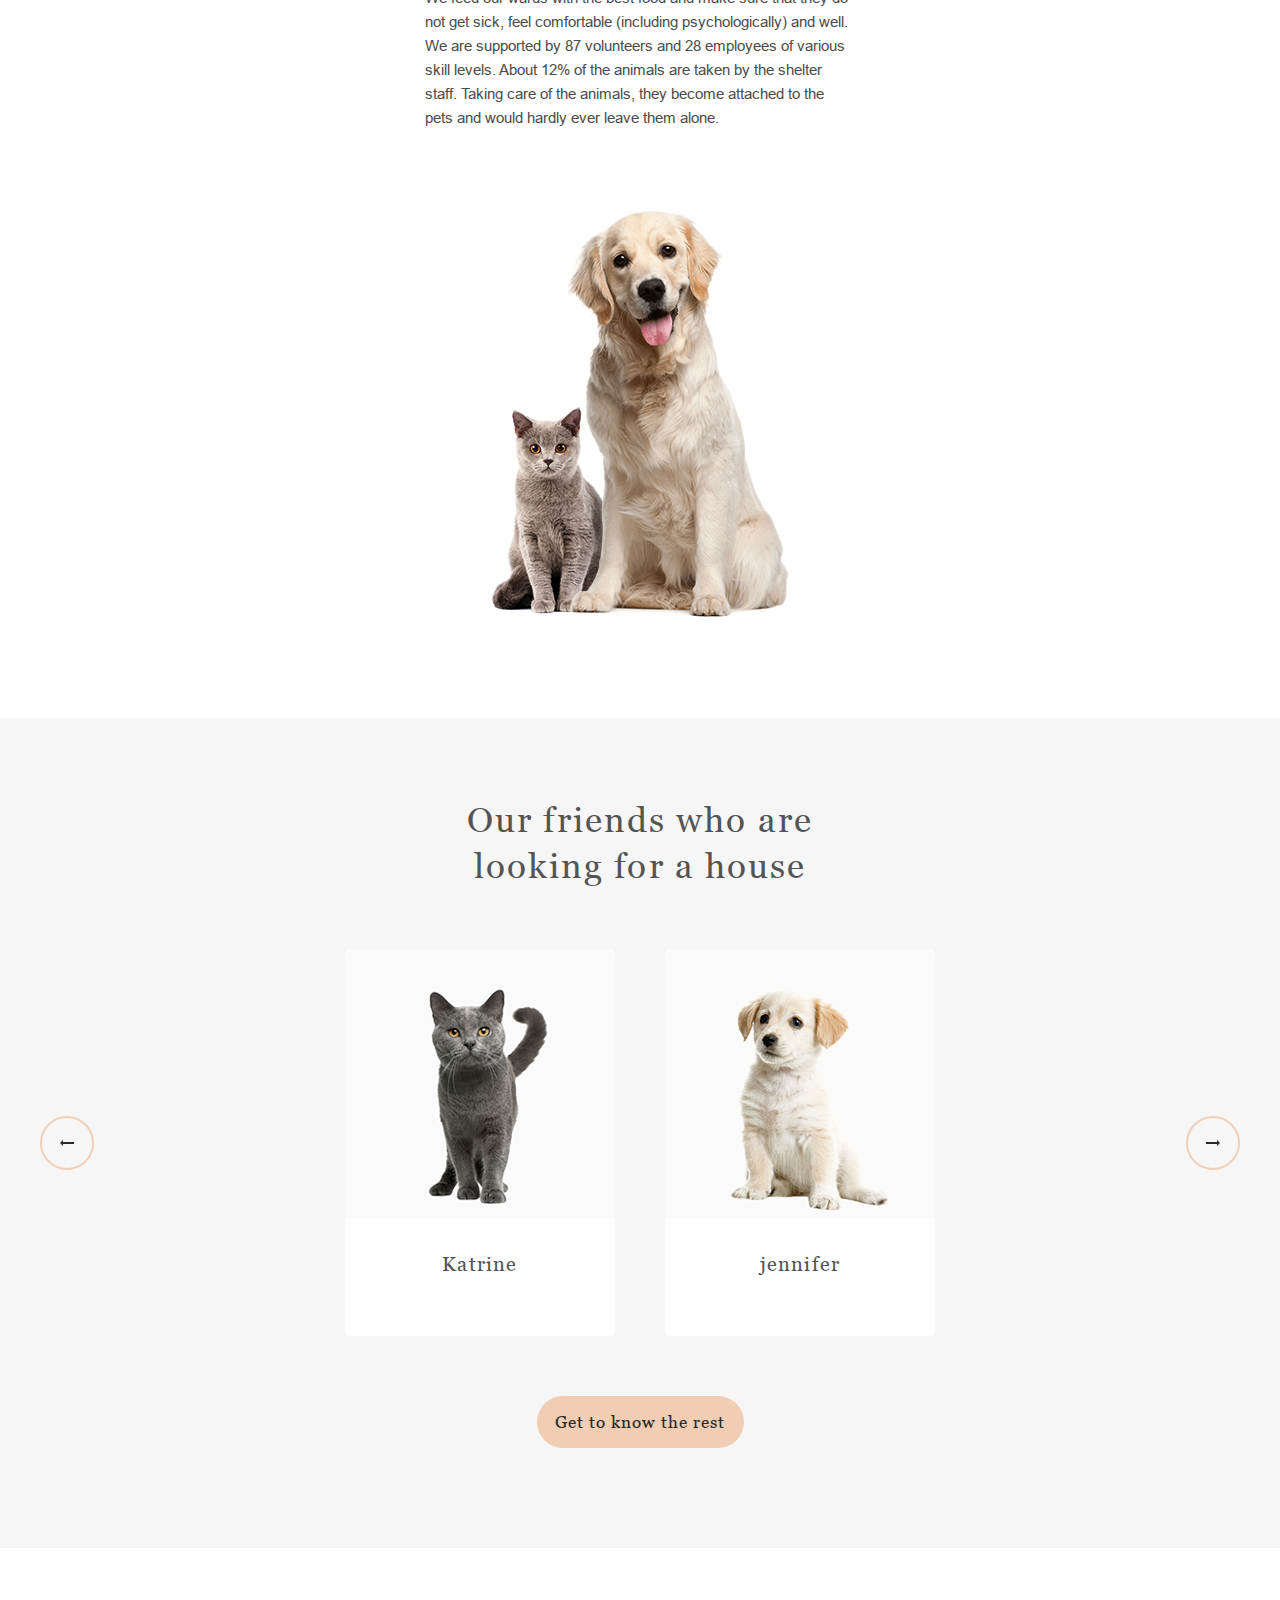
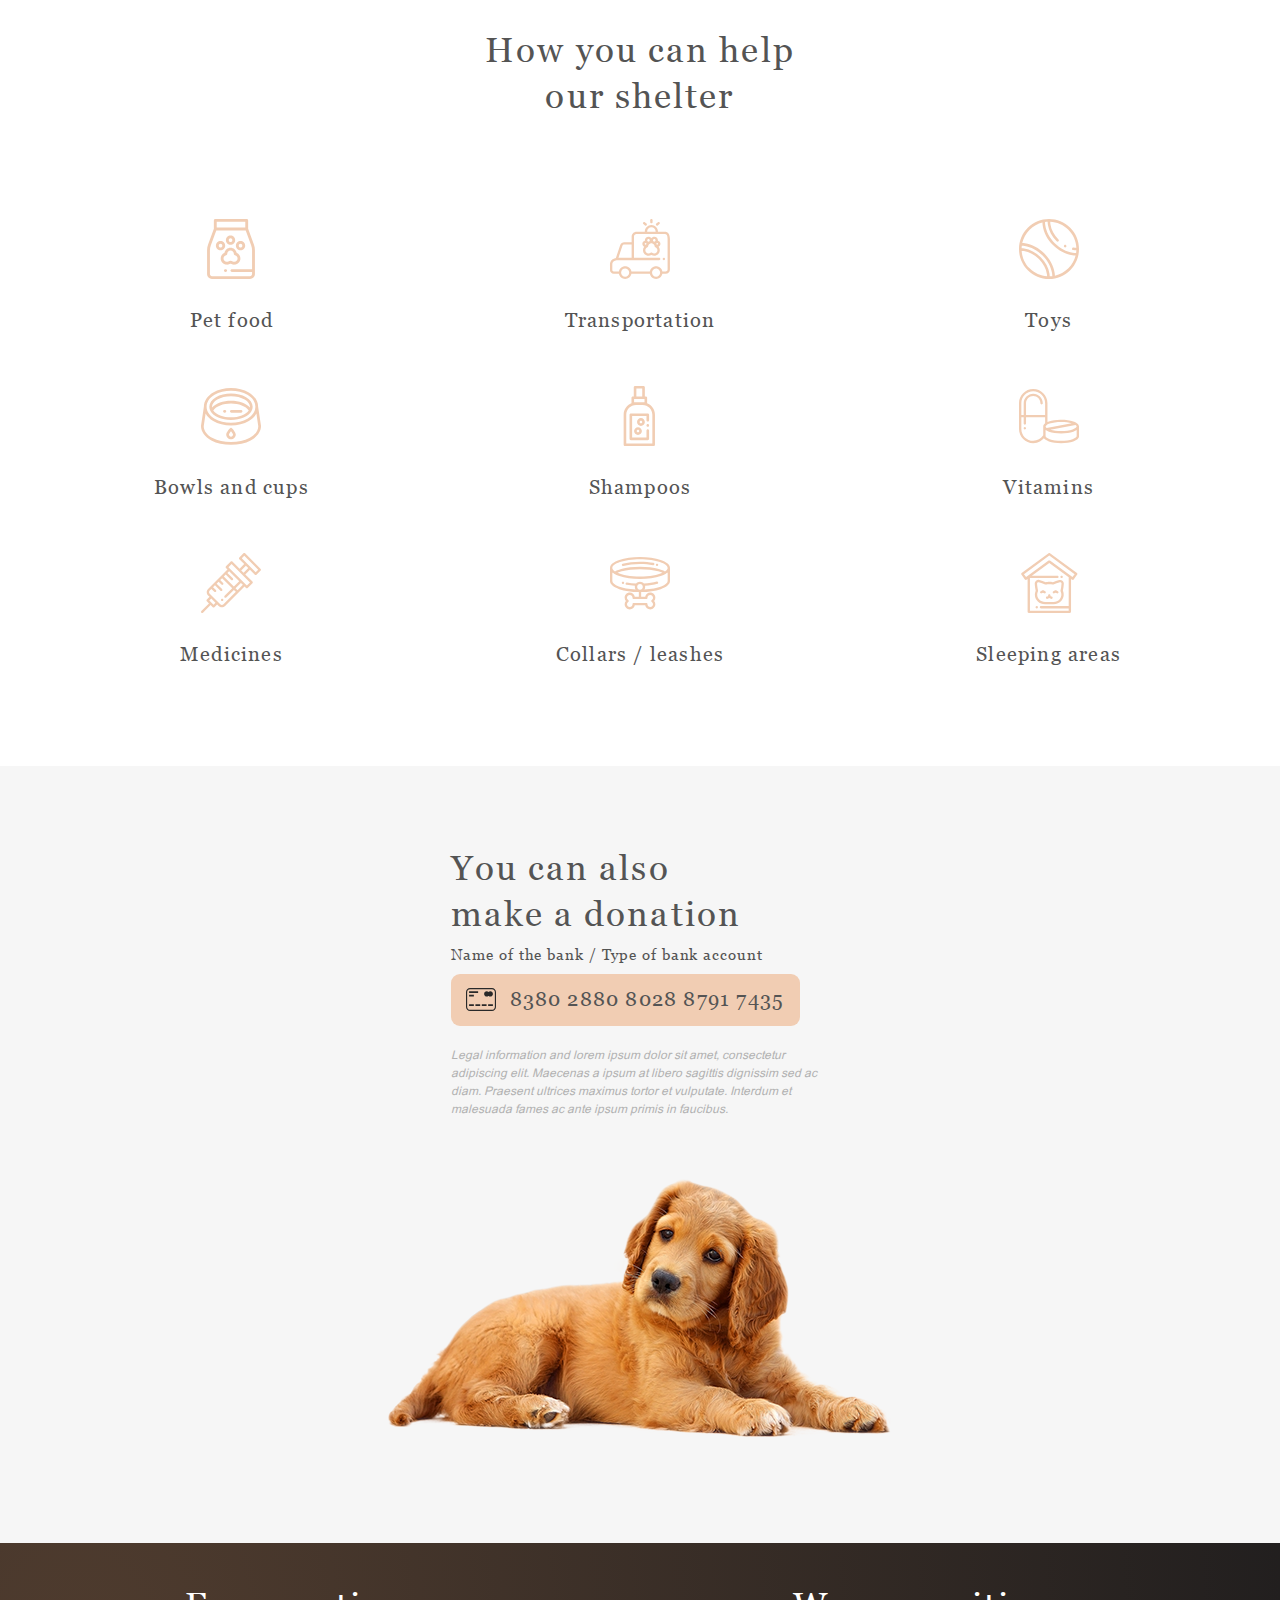
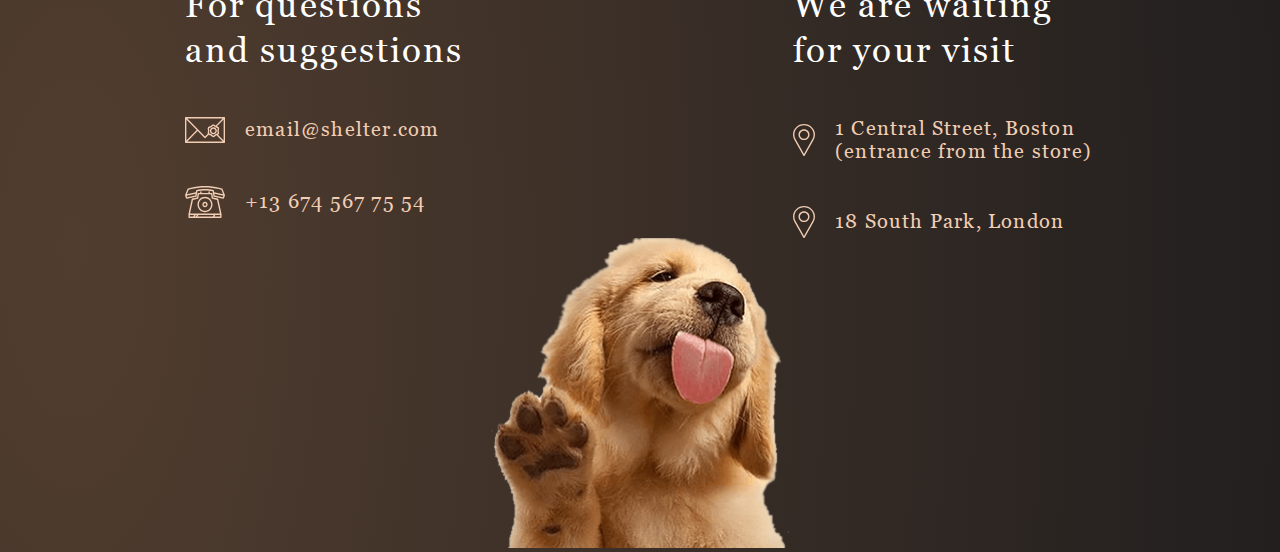
==== commit 82e0a0d3: "feat: mobile version" ====
--- a/pages/main/index.html
+++ b/pages/main/index.html
@@ -13,6 +13,26 @@
 
   <div class="wrapper">
 
+    <div class="sidebar">
+      <a href="./index.html" class="logo">
+        <h1 class="logo__title">Cozy House</h1>
+        <p class="logo__subtitle">Shelter for pets in Boston</p>
+      </a>
+
+      <nav class="sidebar__nav">
+        <ul>
+          <li>
+            <a href="./index.html" class="active-link">About the shelter</a>
+          </li>
+          <li>
+            <a href="../pets/index.html">Our pets</a>
+          </li>
+          <li><a href="#help_the_shelter">Help the shelter</a></li>
+          <li><a href="#contacts">Contacts</a></li>
+        </ul>
+      </nav>
+
+    </div>
 
     <div class="start-screen">
       <div class="header">
@@ -26,18 +46,15 @@
           <li class="nav-menu__list"><a href="../pets/index.html">Our pets</a></li>
           <li class="nav-menu__list"><a href="#help_the_shelter">Help the shelter</a></li>
           <li class="nav-menu__list"><a href="#contacts">Contacts</a></li>
+
+
         </ul>
 
-        <!-- <nav id="menu">
-          <div id="burger-button" onclick="burgerButtonClick()">
-          </div>
-          <ul>
-            <li><a href="#" class="highlight">About the shelter</a></li>
-            <li><a href="../pets/">Our pets</a></li>
-            <li><a href="#help">Help the shelter</a></li>
-            <li><a href="#footer-content">Contacts</a></li>
-          </ul>
-        </nav> -->
+        <!-- humberger menu -->
+        <button class="humburger" ></button>
+
+
+
 
 
       </div>
--- a/pages/main/style.css
+++ b/pages/main/style.css
@@ -28,7 +28,7 @@
 
 .start-screen {
   /* height: 908px; */
-  width: 100%;
+  max-width: 1200px;
   background: url(../../assets/images/start-screen-gradient-background.png),
     radial-gradient(100% 215.42% at 0% 0%, #5b483a 0%, #262425 100%)
       /* warning: gradient uses a rotation that is not supported by CSS and may not behave as expected */,
@@ -36,7 +36,7 @@
   padding: 0 60px;
   background-repeat: no-repeat;
   background-size: cover;
-  width: 1200px;
+
   margin: 0 auto;
 }
 
@@ -116,6 +116,14 @@
   /* color-dark-s */
 
   color: #cdcdcd;
+}
+
+.humburger {
+  display: none;
+}
+
+.sidebar {
+  display: none;
 }
 
 /* ************************* End Header */
@@ -498,10 +506,12 @@
 }
 
 .footer-info {
+  gap: 40px;
   width: 100%;
   display: flex;
   flex-direction: row;
   justify-content: space-around;
+  flex-wrap: wrap;
 }
 
 .footer-content {
@@ -590,7 +600,7 @@
     grid-template-columns: 1fr 1fr;
   }
 
-  .pets-slider :last-child{
+  .pets-slider :last-child {
     display: none;
   }
 
@@ -612,10 +622,105 @@
   .footer-puppy {
     text-align: center;
   }
-}
-
-@media screen and (max-width: 1280px) {
-
-
-
-}
+  .humburger {
+    display: none;
+  }
+
+  .sidebar {
+    display: none;
+  }
+}
+
+@media screen and (max-width: 768px) {
+  .nav-menu {
+    display: none;
+  }
+
+  .humburger {
+    display: block;
+    width: 30px;
+    height: 22px;
+    border: 0;
+    border-top: 2px solid #f1cdb3;
+    margin: 16px 0px;
+    background: transparent;
+    z-index: 5;
+    transition: transform 0.5s;
+    cursor: pointer;
+    position: relative;
+  }
+
+  .humburger::after {
+    content: "";
+
+    position: absolute;
+    top: 0;
+    left: 0;
+    width: 100%;
+    border-top: 2px solid #f1cdb3;
+    transform: translateY(8px);
+    -webkit-transform: translateY(8px);
+    -moz-transform: translateY(8px);
+    -ms-transform: translateY(8px);
+    -o-transform: translateY(8px);
+  }
+
+  .humburger::before {
+    content: "";
+    position: absolute;
+    top: 0;
+    left: 0;
+    width: 100%;
+    border-top: 2px solid #f1cdb3;
+    transform: translateY(18px);
+    -webkit-transform: translateY(18px);
+    -moz-transform: translateY(18px);
+    -ms-transform: translateY(18px);
+    -o-transform: translateY(18px);
+  }
+
+  .sidebar {
+    display: none;
+    width: 320px;
+    height: 100%;
+    position: absolute;
+    right: 0;
+    background-color: #292929;
+    padding: 40px 10px;
+  }
+  .show-sidebar {
+    display: block;
+  }
+  .sidebar__nav {
+    margin-top: 158px;
+    display: flex;
+    flex-direction: column;
+    gap: 40px;
+    padding: 0;
+    text-align: center;
+    list-style: none;
+  }
+
+  .sidebar__nav ul li a {
+    text-decoration: none;
+    font-family: "Arial", sans-serif;
+    font-style: normal;
+    font-weight: 400;
+    font-size: 32px;
+    line-height: 160%;
+    color: #fafafa;
+  }
+
+  .sidebar__nav a.active-link {
+    border-bottom: 3px solid #f1cdb3;
+    padding-bottom: 4px;
+  }
+
+  .pets-slider {
+    grid-template-columns: 1fr;
+  }
+
+  .help-content-list {
+    grid-template-columns: repeat(2, 1fr);
+  }
+}
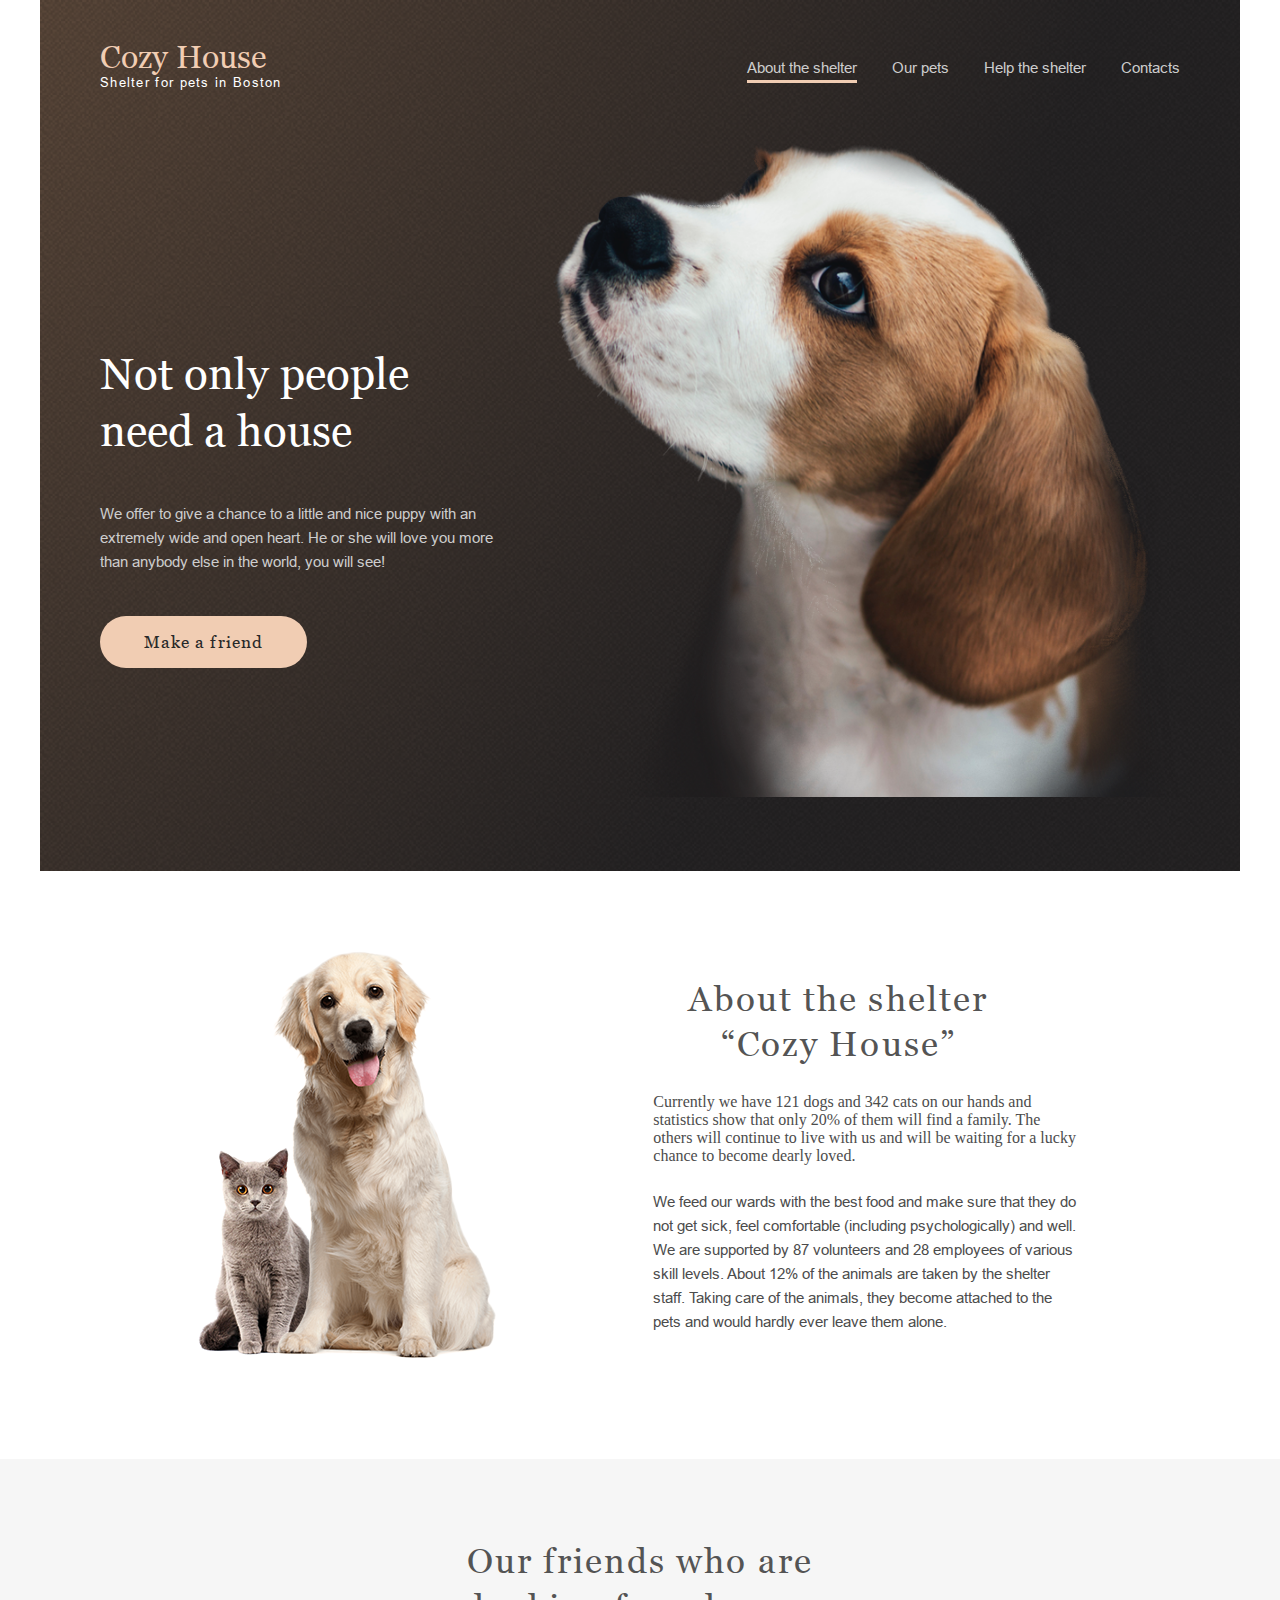
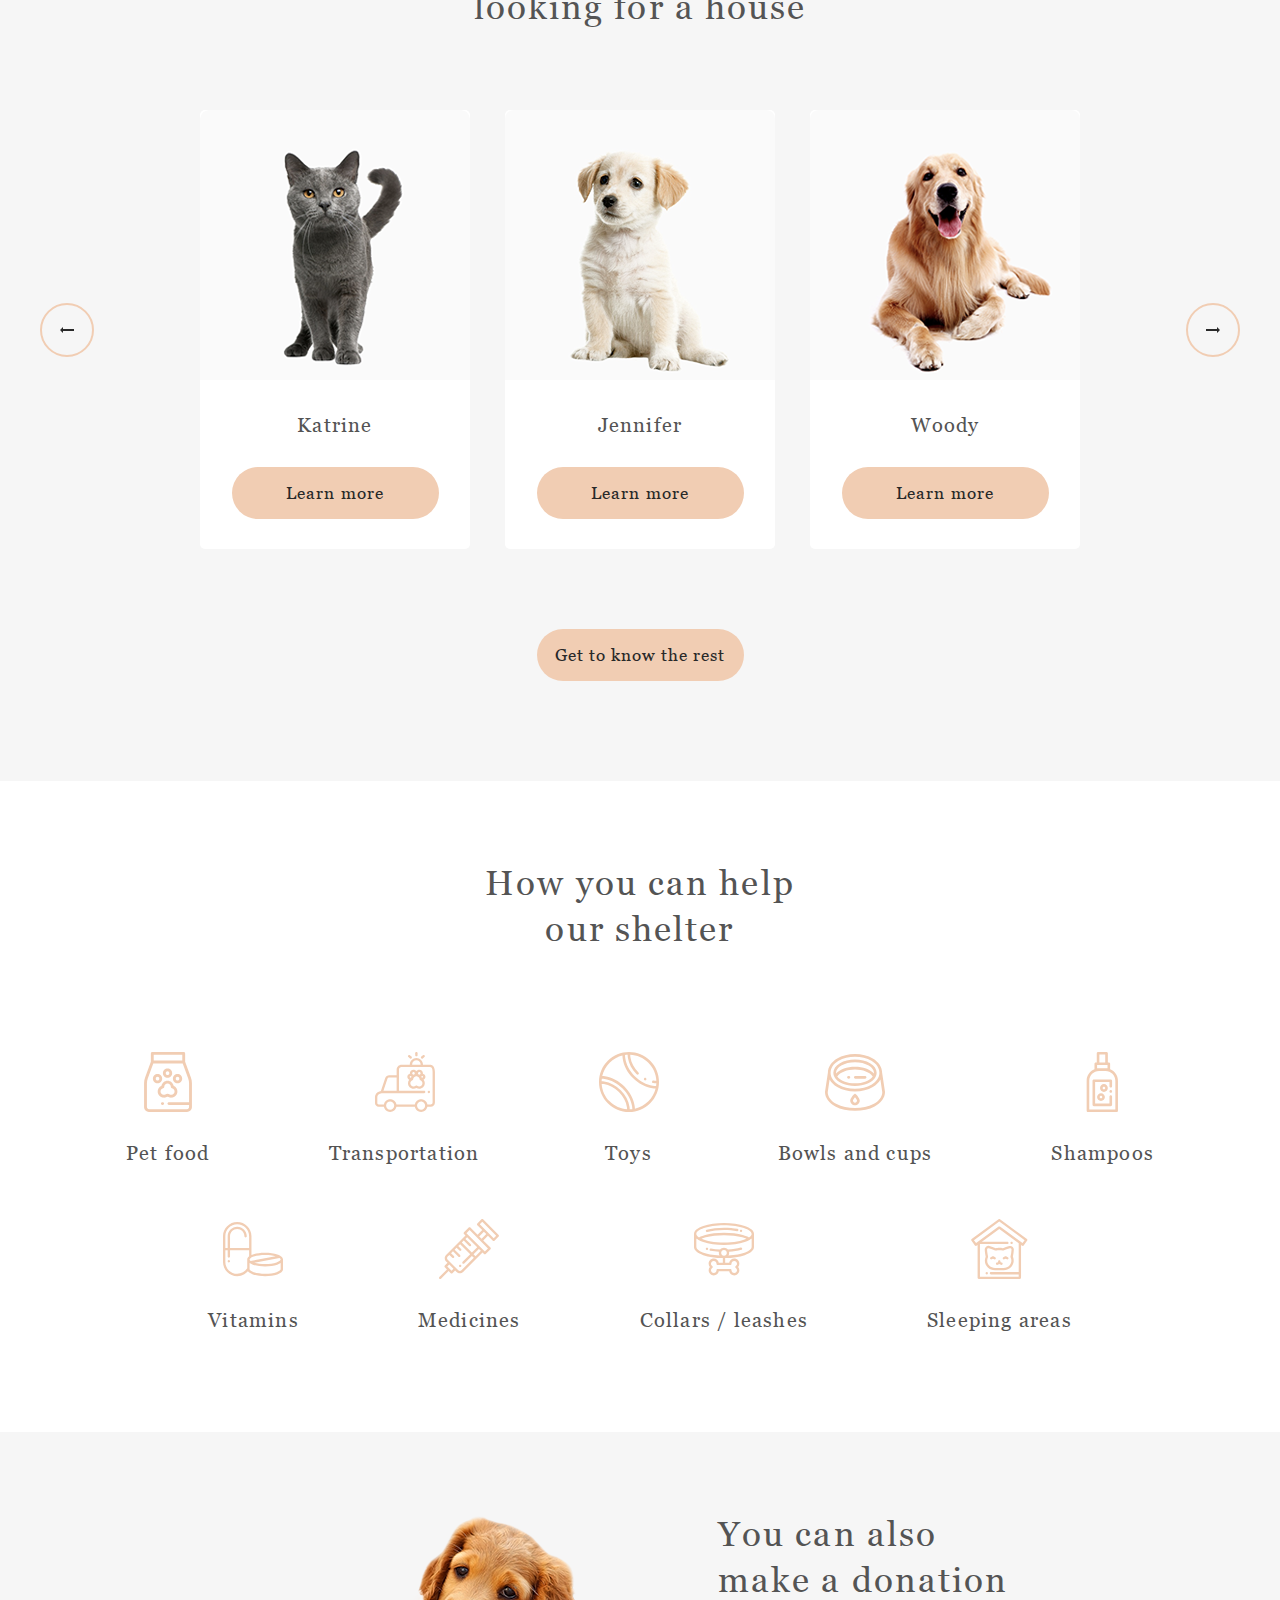
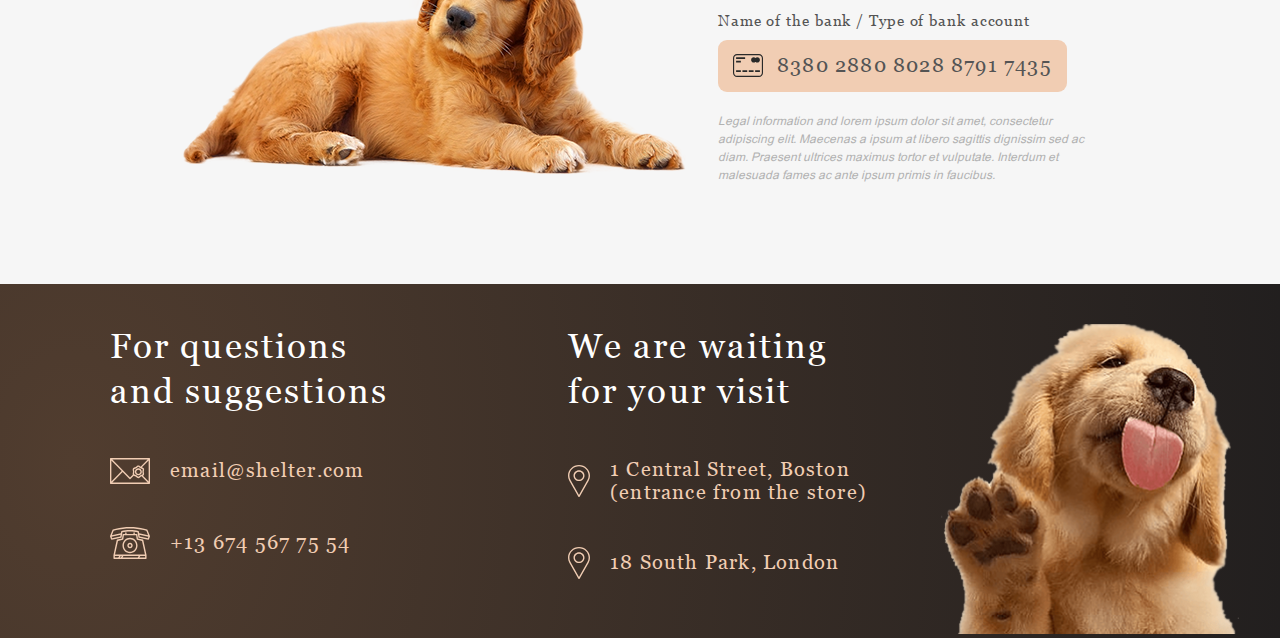
==== commit eca9e74a: "fix: fix mobile version with js" ====
--- a/pages/main/index.html
+++ b/pages/main/index.html
@@ -51,7 +51,7 @@
         </ul>
 
         <!-- humberger menu -->
-        <button class="humburger" ></button>
+        <button class="humburger"></button>
 
 
 
@@ -103,7 +103,7 @@
         <h3 class="about-content__heading pets-heading">Our friends who are looking for a house</h3>
 
         <div class="pets-slider-wrapper">
-          <div class="pets-arrov btn">
+          <div class="pets-arrov arrov-desktop btn">
             <img src="../../assets/icons/prev.svg" alt="button_arrow_left">
           </div>
 
@@ -115,19 +115,24 @@
             </div>
             <div class="pets-card">
               <img src="../../assets/images/pets-jennifer.png" alt="pets-jennifer-image">
-              <h4 class="pets-card__title">jennifer</h4>
+              <h4 class="pets-card__title">Jennifer</h4>
               <button class="btn">Learn more</button>
             </div>
 
             <div class="pets-card">
               <img src="../../assets/images/pets-woody.png" alt="pets-woody-image">
-              <h4 class="pets-card__title">woody</h4>
+              <h4 class="pets-card__title">Woody</h4>
               <button class="btn">Learn more</button>
             </div>
           </div>
 
-          <div class="pets-arrov btn"><img src="../../assets/icons/next.svg" alt="button_arrow_right"></div>
-        </div>
+          <div class="pets-arrov arrov-desktop btn"><img src="../../assets/icons/next.svg" alt="button_arrow_right">
+          </div>
+        </div>
+      </div>
+      <div class="arrov-mobile">
+        <div class="pets-arrov btn"><img src="../../assets/icons/prev.svg" alt="button_arrow_left"></div>
+        <div class="pets-arrov btn"><img src="../../assets/icons/next.svg" alt="button_arrow_right"></div>
       </div>
       <button class="btn pets-button">Get to know the rest</button>
     </div>
--- a/pages/main/style.css
+++ b/pages/main/style.css
@@ -273,7 +273,8 @@
 .pets-slider {
   display: grid;
   grid-template-columns: 1fr 1fr 1fr;
-  gap: 50px;
+  gap: 35px;
+  padding: 20px;
 }
 
 .pets-slider-wrapper {
@@ -327,6 +328,10 @@
   align-items: center;
 }
 
+.arrov-mobile {
+  display: none;
+}
+
 /* help content */
 
 .help-container {
@@ -577,7 +582,7 @@
   align-items: center;
 }
 
-@media screen and (max-width: 1280px) {
+@media screen and (max-width: 1279px) {
   .start-screen__content {
     display: flex;
     flex-direction: column;
@@ -650,6 +655,14 @@
     position: relative;
   }
 
+  .rotate {
+    transform: rotate(90deg);
+    -webkit-transform: rotate(90deg);
+    -moz-transform: rotate(90deg);
+    -ms-transform: rotate(90deg);
+    -o-transform: rotate(90deg);
+  }
+
   .humburger::after {
     content: "";
 
@@ -690,6 +703,12 @@
   }
   .show-sidebar {
     display: block;
+
+    transition: all 0.2s linear;
+    -webkit-transition: all 0.2s linear;
+    -moz-transition: all 0.2s linear;
+    -ms-transition: all 0.2s linear;
+    -o-transition: all 0.2s linear;
   }
   .sidebar__nav {
     margin-top: 158px;
@@ -720,6 +739,24 @@
     grid-template-columns: 1fr;
   }
 
+  .pets-card:nth-child(2) {
+    display: none;
+  }
+
+  .pets-slider-wrapper {
+    justify-content: center;
+  }
+
+  .arrov-mobile {
+    display: flex;
+    flex-direction: row;
+    justify-content: space-evenly;
+    padding-bottom: 50px;
+  }
+  .arrov-desktop {
+    display: none;
+  }
+
   .help-content-list {
     grid-template-columns: repeat(2, 1fr);
   }
